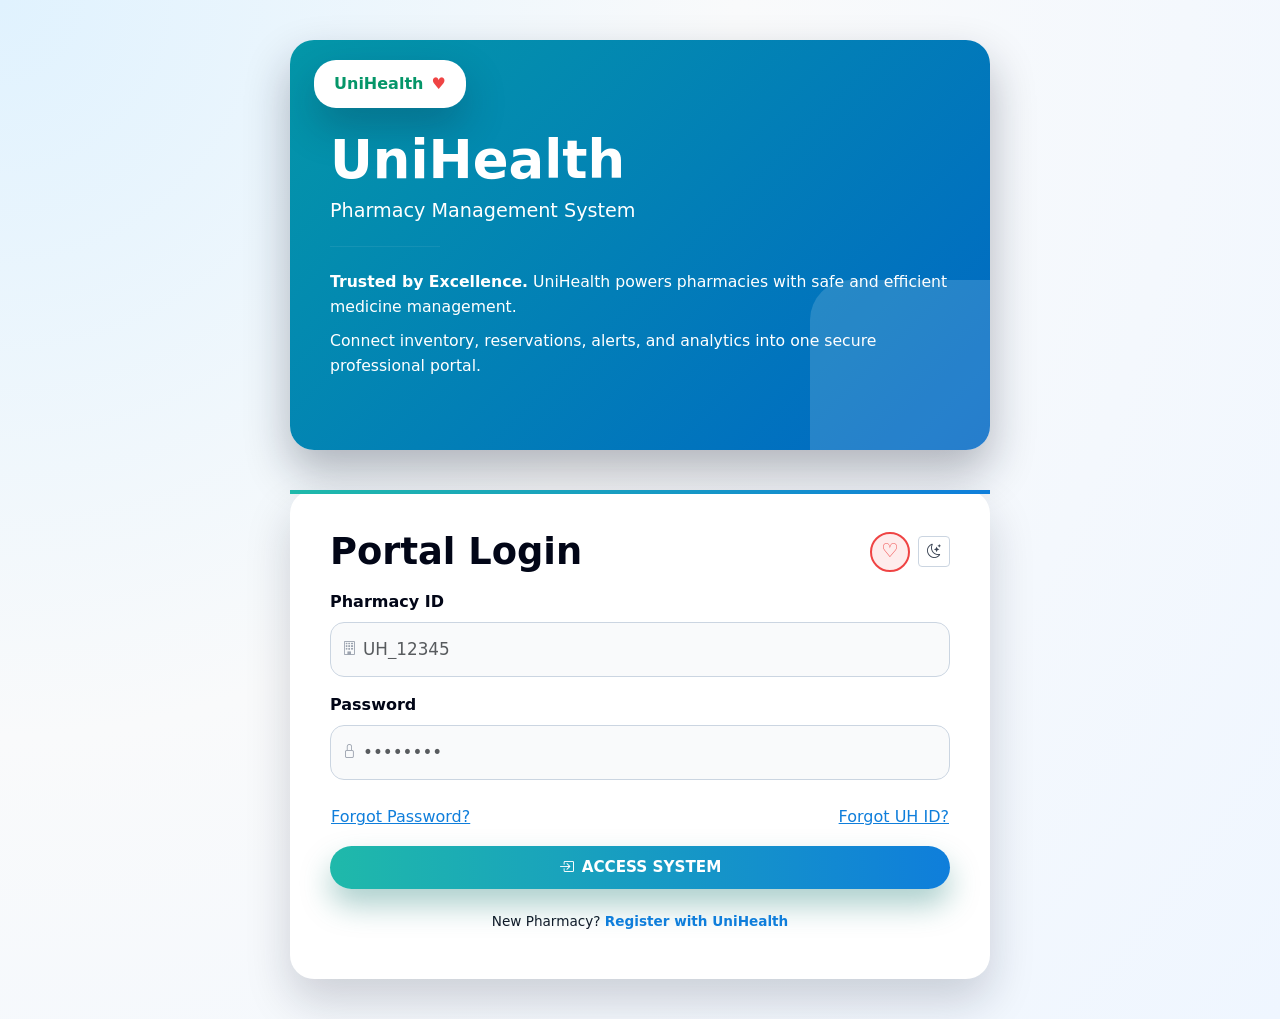
==== index.html @ 22b68a57 "Initial commit" ====
<!DOCTYPE html>
<html lang="en">
<head>
  <meta charset="UTF-8">
  <title>UniHealth | Login</title>
  <meta name="viewport" content="width=device-width, initial-scale=1">
  <link href="https://cdn.jsdelivr.net/npm/bootstrap@5.3.0/dist/css/bootstrap.min.css" rel="stylesheet">
  <link rel="stylesheet" href="https://cdn.jsdelivr.net/npm/bootstrap-icons@1.11.1/font/bootstrap-icons.css">
  <link rel="stylesheet" href="style.css">
</head>
<body>

<!-- Decorative hearts container -->
<div class="decorative-hearts">
  <span class="heart-decor" style="top: 10%; left: 5%;">♥</span>
  <span class="heart-decor" style="top: 20%; right: 8%;">♥</span>
  <span class="heart-decor" style="bottom: 15%; left: 4%;">♥</span>
  <span class="heart-decor" style="bottom: 25%; right: 5%;">♥</span>
</div>

<!-- LOGIN VIEW -->
<div id="login-view" class="auth-shell">
  <div class="auth-wrapper">
    <!-- Left hero -->
    <section class="auth-hero">
      <div class="auth-logo-chip">
        <span>UniHealth</span> <span style="color: #ef4444;">♥</span>
      </div>
      <h1>UniHealth</h1>
      <h2>Pharmacy Management System</h2>
      <hr>
      <p class="mb-2"><strong>Trusted by Excellence.</strong> UniHealth powers pharmacies with safe and efficient medicine management.</p>
      <p>Connect inventory, reservations, alerts, and analytics into one secure professional portal.</p>
    </section>

    <!-- Right login card -->
    <section class="auth-panel auth-login">
      <div class="d-flex justify-content-between align-items-center mb-3">
        <h2 class="mb-0">Portal Login</h2>
        <div class="d-flex gap-2 align-items-center">
          <button type="button" class="heart-btn" id="likeBtn" onclick="toggleLike(event)" title="Like this page">♡</button>
          <button type="button" class="btn btn-sm btn-outline-secondary" onclick="toggleTheme()">
            <i class="bi bi-moon-stars"></i>
          </button>
        </div>
      </div>

      <div class="mb-3">
        <label class="form-label">Pharmacy ID</label>
        <div class="input-with-icon">
          <i class="bi bi-building"></i>
          <input type="text" id="loginId" class="form-control-lg form-control" placeholder="UH_12345">
        </div>
      </div>

      <div class="mb-4">
        <label class="form-label">Password</label>
        <div class="input-with-icon">
          <i class="bi bi-lock"></i>
          <input type="password" id="loginPass" class="form-control-lg form-control" placeholder="••••••••">
        </div>
      </div>

      <div class="d-flex justify-content-between mb-3">
        <button type="button" class="btn btn-link p-0 auth-link" onclick="showForgotPassword()">
          Forgot Password?
        </button>
        <button type="button" class="btn btn-link p-0 auth-link" onclick="showForgotUhId()">
          Forgot UH ID?
        </button>
      </div>

      <button class="btn-gradient mb-2" onclick="handleLogin(event)">
        <i class="bi bi-box-arrow-in-right"></i>
        ACCESS SYSTEM
      </button>

      <p class="auth-footer-text">
        New Pharmacy?
        <a href="#" onclick="toggleAuth('reg'); return false;">Register with UniHealth</a>
      </p>
    </section>
  </div>
</div>

<!-- FORGOT PASSWORD VIEW -->
<div id="forgot-pass-view" class="auth-shell d-none">
  <div class="auth-wrapper">
    <!-- Left hero -->
    <section class="auth-hero">
      <div class="auth-logo-chip">
        <span>UniHealth</span> <span style="color: #ef4444;">♥</span>
      </div>
      <h1>Reset Password</h1>
      <h2>Secure access to your pharmacy portal.</h2>
      <p>Use your registered phone number to verify ownership and set a new password.</p>
    </section>

    <!-- Right card -->
    <section class="auth-panel">
      <!-- Step 1: Phone -->
      <div id="fp-step-1">
        <h3 class="mb-3">Verify Phone</h3>
        <div class="mb-3">
          <label class="form-label">Registered Phone Number</label>
          <input type="tel" id="fpPhone" class="form-control" placeholder="Enter registered phone number">
        </div>
        <button class="btn-gradient" onclick="startForgotPassOtp(event)">
          <i class="bi bi-shield-lock"></i> Send OTP
        </button>
        <p class="auth-footer-text mt-3">
          <a href="#" onclick="backToLoginFromForgotPass()">Back to Login</a>
        </p>
      </div>

      <!-- Step 2: OTP -->
      <div id="fp-step-2" class="d-none">
        <p class="mb-2 small text-muted">
          An OTP has been sent to your phone. Enter it below to continue.
        </p>
        <div class="mb-3">
          <label class="form-label">One-Time Password (OTP)</label>
          <input type="text" id="fpOtp" class="form-control" placeholder="6-digit OTP">
        </div>
        <button class="btn-gradient mb-2" onclick="verifyForgotPassOtp(event)">
          <i class="bi bi-check-circle"></i> Verify OTP
        </button>
        <button class="btn btn-outline-secondary btn-sm" type="button" onclick="resendForgotPassOtp()">
          Resend OTP
        </button>
        <p class="auth-footer-text mt-3">
          <a href="#" onclick="backToLoginFromForgotPass()">Back to Login</a>
        </p>
      </div>

      <!-- Step 3: New Password -->
      <div id="fp-step-3" class="d-none">
        <h3 class="mb-3">Set New Password</h3>
        <div class="mb-3">
          <label class="form-label">New Password</label>
          <input type="password" id="fpNewPass" class="form-control" placeholder="Enter new password">
        </div>
        <div class="mb-3">
          <label class="form-label">Re-enter Password</label>
          <input type="password" id="fpNewPassConfirm" class="form-control" placeholder="Re-enter new password">
        </div>
        <button class="btn-gradient" onclick="confirmForgotPass(event)">
          <i class="bi bi-save"></i> Confirm &amp; Save
        </button>
        <p class="auth-footer-text mt-3">
          <a href="#" onclick="backToLoginFromForgotPass()">Back to Login</a>
        </p>
      </div>
    </section>
  </div>
</div>

<!-- FORGOT UH ID VIEW -->
<div id="forgot-uh-view" class="auth-shell d-none">
  <div class="auth-wrapper">
    <!-- Left hero -->
    <section class="auth-hero">
      <div class="auth-logo-chip">
        <span>UniHealth</span>
      </div>
      <h1>Recover UH ID</h1>
      <h2>Retrieve your UniHealth Pharmacy ID.</h2>
      <p>Use your registered email and phone number to receive your UH ID securely.</p>
    </section>

    <!-- Right card -->
    <section class="auth-panel">
      <!-- Step 1: Email + Phone -->
      <div id="fuh-step-1">
        <h3 class="mb-3">Verify Details</h3>
        <div class="mb-3">
          <label class="form-label">Registered Email ID</label>
          <input type="email" id="fuhEmail" class="form-control" placeholder="Enter registered email">
        </div>
        <div class="mb-3">
          <label class="form-label">Registered Phone Number</label>
          <input type="tel" id="fuhPhone" class="form-control" placeholder="Enter registered phone">
        </div>
        <button class="btn-gradient" onclick="startForgotUhOtp(event)">
          <i class="bi bi-shield-lock"></i> Send OTP
        </button>
        <p class="auth-footer-text mt-3">
          <a href="#" onclick="backToLoginFromForgotUh()">Back to Login</a>
        </p>
      </div>

      <!-- Step 2: OTP -->
      <div id="fuh-step-2" class="d-none">
        <p class="mb-2 small text-muted">
          An OTP has been sent to your registered phone number. Enter it below.
        </p>
        <div class="mb-3">
          <label class="form-label">One-Time Password (OTP)</label>
          <input type="text" id="fuhOtp" class="form-control" placeholder="6-digit OTP">
        </div>
        <button class="btn-gradient mb-2" onclick="verifyForgotUhOtp(event)">
          <i class="bi bi-check-circle"></i> Verify OTP
        </button>
        <button class="btn btn-outline-secondary btn-sm" type="button" onclick="resendForgotUhOtp()">
          Resend OTP
        </button>
        <p class="auth-footer-text mt-3">
          <a href="#" onclick="backToLoginFromForgotUh()">Back to Login</a>
        </p>
      </div>

      <!-- Step 3: Pharmacy Credentials (link simulation) -->
      <div id="fuh-step-3" class="d-none">
        <h3 class="mb-3">Confirm Pharmacy</h3>
        <p class="small text-muted">
          A secure link has been sent to your email. For simulation, complete the credentials below to receive your UH ID.
        </p>
        <div class="mb-3">
          <label class="form-label">Pharmacy Name</label>
          <input type="text" id="fuhPharmaName" class="form-control" placeholder="Enter pharmacy name">
        </div>
        <div class="mb-3">
          <label class="form-label">Location / Place</label>
          <input type="text" id="fuhLocation" class="form-control" placeholder="City / Area">
        </div>
        <button class="btn-gradient" onclick="confirmForgotUh(event)">
          <i class="bi bi-envelope-check"></i> Send UH ID to Mail
        </button>
        <p class="auth-footer-text mt-3">
          <a href="#" onclick="backToLoginFromForgotUh()">Back to Login</a>
        </p>
      </div>
    </section>
  </div>
</div>

<!-- REGISTRATION VIEW -->
<div id="register-view" class="auth-shell d-none">
  <div class="auth-wrapper">
    <!-- Left hero -->
    <section class="auth-hero">
      <div class="auth-logo-chip">
        <span>UniHealth</span> <span style="color: #ef4444;">♥</span>
      </div>
      <h1>UniHealth</h1>
      <h2>Grow your pharmacy with intelligent tools and secure operations.</h2>
    </section>

    <!-- Right registration card -->
    <section class="auth-panel auth-register">
      <div class="d-flex justify-content-between align-items-center mb-3">
        <h3 class="mb-0">Pharmacy Registration</h3>
        <div class="d-flex gap-2 align-items-center">
          <button type="button" class="heart-btn" id="regLikeBtn" onclick="toggleLike(event)" title="Like registration">♡</button>
          <button type="button" class="btn btn-sm btn-outline-secondary" onclick="toggleTheme()">
            <i class="bi bi-moon-stars"></i>
          </button>
        </div>
      </div>

      <!-- Step 1: details -->
      <div id="reg-step-1">
        <div class="row g-3">
          <div class="col-md-6">
            <label class="form-label">Pharmacy Name</label>
            <input type="text" id="regPharmaName" class="form-control" placeholder="Enter pharmacy name">
          </div>
          <div class="col-md-6">
            <label class="form-label">User Name</label>
            <input type="text" id="regUser" class="form-control" placeholder="Enter username">
          </div>
          <div class="col-md-6">
            <label class="form-label">Location/Place</label>
            <input type="text" id="regLocation" class="form-control" placeholder="City/Area">
          </div>
          <div class="col-md-6">
            <label class="form-label">Aadhaar Number</label>
            <input type="number" id="regAadhaar" class="form-control" placeholder="12-digit Aadhaar">
          </div>
          <div class="col-12">
            <label class="form-label">Pharmacy Address</label>
            <textarea id="regAddress" rows="2" class="form-control" placeholder="Full address..."></textarea>
          </div>
          <div class="col-md-6">
            <label class="form-label">Phone No. 1</label>
            <input type="tel" id="regPhone1" class="form-control" placeholder="Primary number">
          </div>
          <div class="col-md-6">
            <label class="form-label">Phone No. 2</label>
            <input type="tel" id="regPhone2" class="form-control" placeholder="Secondary number">
          </div>
          <div class="col-12">
            <label class="form-label">Pharmacy ID (auto)</label>
            <input type="text" id="regId" class="form-control" placeholder="Will be generated as UH_*****" disabled>
          </div>
          <div class="col-md-6">
            <label class="form-label">Password</label>
            <input type="password" id="regPass" class="form-control" placeholder="Create password">
          </div>
          <div class="col-md-6">
            <label class="form-label">Re-enter Password</label>
            <input type="password" id="regPassConfirm" class="form-control" placeholder="Confirm password">
          </div>
        </div>

        <button class="btn-gradient mt-3" onclick="startOtpFlow(event)">
          <i class="bi bi-shield-lock"></i>
          Continue &amp; Send OTP
        </button>

        <p class="auth-footer-text">
          Already registered?
          <a href="#" onclick="toggleAuth('login')">Back to Login</a>
        </p>
      </div>

      <!-- Step 2: OTP -->
      <div id="reg-step-2" class="d-none">
        <p class="mb-2 small text-muted">
          An OTP has been sent to your primary phone number. Enter it below to verify your account.
        </p>
        <div class="mb-3">
          <label class="form-label">One-Time Password (OTP)</label>
          <div class="otp-row">
            <input type="text" id="regOtp" class="form-control" placeholder="6-digit OTP">
            <button class="btn btn-outline-secondary btn-sm" type="button" onclick="resendOtp()">
              Resend OTP
            </button>
          </div>
        </div>
        <button class="btn-gradient" onclick="handleRegistration(event)">
          <i class="bi bi-check-circle"></i>
          Verify OTP &amp; Register
        </button>

        <p class="auth-footer-text">
          <a href="#" onclick="backToRegDetails()">← Edit registration details</a>
        </p>
      </div>
    </section>
  </div>
</div>

<script src="auth-logic.js"></script>
</body>
</html>
---- style.css ----
:root {
    --teal: #00a8a8;
    --primary-teal: #2cb5b5;
    --dark-gray: #1a1d20;
    --bg-main: #f5f7fb;
    --border-gray: #e5e7eb;
    --text-main: #111827;
    --muted: #6b7280;
}

/* Decorative hearts */
.decorative-hearts {
    position: fixed;
    top: 0;
    left: 0;
    width: 100%;
    height: 100%;
    pointer-events: none;
    z-index: -1;
    overflow: hidden;
}

.heart-decor {
    position: absolute;
    font-size: 3rem;
    color: rgba(239, 68, 68, 0.08);
    animation: floatHeart 6s ease-in-out infinite;
}

.heart-decor:nth-child(2) {
    animation-delay: 1s;
}

.heart-decor:nth-child(3) {
    animation-delay: 2s;
}

.heart-decor:nth-child(4) {
    animation-delay: 3s;
}

@keyframes floatHeart {
    0%, 100% {
        transform: translateY(0) rotate(0deg);
    }
    50% {
        transform: translateY(-30px) rotate(5deg);
    }
}

/* Global */
*,
*::before,
*::after {
    box-sizing: border-box;
}

body {
    margin: 0;
    background-color: var(--bg-main);
    font-family: "Inter", system-ui, -apple-system, BlinkMacSystemFont, sans-serif;
    color: var(--text-main);
}

/* ==================== AUTH LAYOUT (index.html) ==================== */

.auth-shell {
    min-height: 100vh;
    display: flex;
    align-items: stretch;
    justify-content: center;
    padding: 32px 16px;
    background: radial-gradient(circle at top left, #e0f2fe, #f9fafb 45%, #eff6ff);
}

/* Responsive grid system */
.responsive-grid {
    display: grid;
    gap: 16px;
}

/* Mobile: 1 column */
@media (max-width: 576px) {
    .responsive-grid {
        grid-template-columns: 1fr;
    }
}

/* Tablet: 2 columns */
@media (min-width: 577px) and (max-width: 992px) {
    .responsive-grid {
        grid-template-columns: repeat(2, 1fr);
    }
}

/* Desktop: 3+ columns */
@media (min-width: 993px) {
    .responsive-grid {
        grid-template-columns: repeat(3, 1fr);
    }
}

.auth-wrapper {
    display: grid;
    /* centered stacked layout */
    grid-template-columns: 1fr;
    max-width: 520px;
    width: 100%;
    gap: 32px;
    margin: 0 auto;
}

/* Responsive auth wrapper */
/* Mobile: Extra small screens */
@media (max-width: 480px) {
    .auth-wrapper {
        max-width: 100%;
        gap: 24px;
    }
    
    .auth-panel,
    .auth-hero {
        padding-left: 16px !important;
        padding-right: 16px !important;
    }
}

/* Mobile: Small screens */
@media (min-width: 481px) and (max-width: 576px) {
    .auth-wrapper {
        max-width: 100%;
        gap: 28px;
    }
}

/* Tablet: Medium screens */
@media (min-width: 577px) and (max-width: 768px) {
    .auth-wrapper {
        max-width: 550px;
        gap: 32px;
    }
}

/* Tablet: Large screens */
@media (min-width: 769px) and (max-width: 992px) {
    .auth-wrapper {
        max-width: 600px;
    }
}

/* Desktop: Extra large screens */
@media (min-width: 1200px) {
    .auth-shell {
        padding: 40px 24px;
    }
    
    .auth-wrapper {
        max-width: 700px;
        gap: 40px;
    }
}

/* Left gradient panel */
.auth-hero {
    border-radius: 24px;
    background: linear-gradient(135deg, #0497a8, #0067c5);
    color: #fff;
    padding: 48px 40px 56px;
    position: relative;
    overflow: hidden;
    box-shadow: 0 22px 45px rgba(15, 23, 42, 0.3);
    animation: slideUpFade 0.68s cubic-bezier(0.34, 1.56, 0.64, 1) 0.1s both;
    transform-origin: center bottom;
}

.auth-hero::after {
    content: "";
    position: absolute;
    width: 260px;
    height: 260px;
    border-radius: 40px;
    background: rgba(255, 255, 255, 0.15);
    right: -80px;
    bottom: -90px;
}

.auth-logo-chip {
    position: absolute;
    top: 20px;
    left: 24px;
    background: #ffffff;
    border-radius: 22px;
    padding: 12px 20px;
    display: inline-flex;
    align-items: center;
    gap: 8px;
    box-shadow: 0 18px 40px rgba(15, 23, 42, 0.25);
    animation: slideUpFade 0.6s cubic-bezier(0.34, 1.56, 0.64, 1) both;
    transition: all 0.3s ease;
}

.auth-logo-chip:hover {
    transform: translateY(-4px);
    box-shadow: 0 24px 50px rgba(15, 23, 42, 0.35);
}

.auth-logo-chip span {
    font-weight: 700;
    color: #059669;
}

.auth-hero h1 {
    margin-top: 40px;
    font-size: 3.3rem;
    font-weight: 800;
    margin-bottom: 8px;
    animation: slideUpFade 0.7s cubic-bezier(0.34, 1.56, 0.64, 1) 0.2s both;
}

.auth-hero h2 {
    font-size: 1.2rem;
    font-weight: 500;
    margin-bottom: 24px;
    animation: slideUpFade 0.7s cubic-bezier(0.34, 1.56, 0.64, 1) 0.25s both;
}

.auth-hero hr {
    border: none;
    border-top: 1px solid rgba(255, 255, 255, 0.3);
    width: 110px;
    margin: 0 0 22px;
}

.auth-hero p {
    font-size: 0.98rem;
    line-height: 1.6;
    animation: slideUpFade 0.7s cubic-bezier(0.34, 1.56, 0.64, 1) 0.3s both;
}

/* Right white panel */
.auth-panel {
    background: #ffffff;
    border-radius: 24px;
    box-shadow: 0 22px 45px rgba(15, 23, 42, 0.18);
    padding: 40px 40px 32px;   /* more padding */
    display: flex;
    flex-direction: column;
    position: relative;
    max-width: none;           /* allow full width from grid */
    width: 100%;
    animation: slideUpFade 0.68s cubic-bezier(0.34, 1.56, 0.64, 1) 0.2s both;
    transition: all 0.3s cubic-bezier(0.34, 1.56, 0.64, 1);
}

.auth-panel:hover {
    box-shadow: 0 32px 60px rgba(15, 23, 42, 0.25);
    transform: translateY(-4px);
}

.auth-panel::before {
    content: "";
    position: absolute;
    inset: 0;
    border-radius: 24px;
    border-top: 4px solid #1fb9aa;
    border-image: linear-gradient(90deg, #1fb9aa, #0f7edb) 1;
    pointer-events: none;
}

.auth-panel h2,
.auth-panel h3 {
    font-size: 2.3rem;
    font-weight: 900;
    margin-bottom: 20px;
    color: #020617;
    animation: slideUpFade 0.7s cubic-bezier(0.34, 1.56, 0.64, 1) 0.25s both;
}

/* Form controls */
/* Form labels with animation */
.form-label {
    font-size: 1rem;
    font-weight: 900;
    color: #020617;
    display: inline-block;
    animation: fadeIn 0.5s ease 0.15s both;
}

.form-control,
.form-control-lg,
.form-select {
    border-radius: 14px;
    border: 1px solid #cbd5e1;
    padding: 14px 16px;
    font-size: 1.05rem;
    background: #f9fafb;
}

.form-control:focus,
.form-control-lg:focus,
.form-select:focus {
    outline: none;
    border-color: #38bdf8;
    box-shadow: 0 0 0 1px rgba(56, 189, 248, 0.2);
    background: #ffffff;
}

/* Input with icon */
.input-with-icon {
    position: relative;
}

/* Input with icon enhanced */
.input-with-icon i {
    position: absolute;
    left: 12px;
    top: 50%;
    transform: translateY(-50%);
    color: #9ca3af;
    font-size: 0.9rem;
    transition: all 0.3s ease;
}

.input-with-icon input:focus ~ i,
.input-with-icon i:focus-within {
    color: #0f7edb;
    transform: translateY(-50%) scale(1.1);
}

.input-with-icon input {
    padding-left: 32px;
}

/* Primary button */
.btn-gradient {
    border-radius: 999px;
    border: none;
    background: linear-gradient(90deg, #1fb9aa, #0f7edb);
    color: #ffffff;
    font-size: 0.95rem;
    font-weight: 700;
    padding: 10px 16px;
    display: inline-flex;
    align-items: center;
    justify-content: center;
    gap: 8px;
    width: 100%;
    box-shadow: 0 16px 30px rgba(15, 118, 110, 0.35);
    transition: all 0.3s cubic-bezier(0.34, 1.56, 0.64, 1);
    cursor: pointer;
    position: relative;
    overflow: hidden;
}

.btn-gradient:hover {
    filter: brightness(1.08);
    transform: translateY(-2px);
    box-shadow: 0 24px 48px rgba(15, 118, 110, 0.45);
}

.btn-gradient:active {
    transform: translateY(0);
    box-shadow: 0 10px 20px rgba(15, 118, 110, 0.35);
    animation: buttonPress 0.4s ease-out;
}

/* Button ripple effect */
.btn-gradient::after {
    content: '';
    position: absolute;
    top: 50%;
    left: 50%;
    width: 0;
    height: 0;
    border-radius: 50%;
    background: rgba(255, 255, 255, 0.5);
    transform: translate(-50%, -50%);
    pointer-events: none;
}

.btn-gradient:active::after {
    animation: ripple 0.6s ease-out;
}

.auth-footer-text {
    font-size: 0.85rem;
    text-align: center;
    margin-top: 14px;
}

/* Button and link hover effects */
.btn {
    transition: all 0.3s cubic-bezier(0.34, 1.56, 0.64, 1);
}

.btn-link {
    color: #0f7edb;
    transition: all 0.3s ease;
}

.btn-link:hover {
    color: #0d5fba;
    transform: translateX(-2px);
}

.btn-outline-secondary {
    transition: all 0.3s cubic-bezier(0.34, 1.56, 0.64, 1);
    border-color: #cbd5e1;
    color: #374151;
}

.btn-outline-secondary:hover {
    border-color: #0f7edb;
    color: #0f7edb;
    background: rgba(15, 126, 219, 0.05);
    transform: translateY(-1px);
    box-shadow: 0 4px 12px rgba(15, 126, 219, 0.15);
}

.btn-teal {
    transition: all 0.3s cubic-bezier(0.34, 1.56, 0.64, 1);
}

.btn-teal:hover {
    background: #0d5c4f;
    transform: translateY(-2px);
    box-shadow: 0 8px 20px rgba(15, 118, 110, 0.3);
}

.auth-footer-text a {
    color: #0f7edb;
    font-weight: 600;
    text-decoration: none;
    position: relative;
    transition: all 0.3s ease;
}

.auth-footer-text a::after {
    content: '';
    position: absolute;
    bottom: -2px;
    left: 0;
    width: 0;
    height: 2px;
    background: #0f7edb;
    transition: width 0.3s ease;
}

.auth-footer-text a:hover::after {
    width: 100%;
}

.auth-footer-text a:hover {
    color: #0d5fba;
}

/* OTP section */
.otp-row {
    display: flex;
    gap: 8px;
    align-items: center;
    animation: fadeIn 0.5s ease 0.3s both;
}

.otp-row input {
    flex: 1;
    transition: all 0.3s cubic-bezier(0.34, 1.56, 0.64, 1);
}

/* Form controls animations */
.form-control,
.form-control-lg {
    transition: all 0.3s cubic-bezier(0.34, 1.56, 0.64, 1);
}

.form-control:focus,
.form-control-lg:focus {
    transform: translateY(-2px);
    border-color: #38bdf8;
    box-shadow: 0 8px 20px rgba(56, 189, 248, 0.3);
}

textarea.form-control {
    transition: all 0.3s cubic-bezier(0.34, 1.56, 0.64, 1);
    resize: vertical;
}

textarea.form-control:focus {
    transform: translateY(-2px);
    border-color: #38bdf8;
    box-shadow: 0 8px 20px rgba(56, 189, 248, 0.3);
}

/* Additional card hover effects */
.auth-panel h2,
.auth-panel h3 {
    transition: color 0.3s ease;
}

/* Responsive auth cards */
@media (max-width: 991px) {
    .auth-shell {
        padding: 20px 12px;
    }
    .auth-wrapper {
        grid-template-columns: 1fr;
        max-width: 100%;
    }
    .auth-hero {
        order: 1;
        padding: 32px 24px 40px;
    }
    .auth-panel {
        order: 2;
        max-width: 100%;
        margin: 0 auto;
    }
}

/* ==================== ANIMATION KEYFRAMES ==================== */

@keyframes slideUpFade {
    from {
        opacity: 0;
        transform: translateY(30px);
    }
    to {
        opacity: 1;
        transform: translateY(0);
    }
}

@keyframes fadeIn {
    from {
        opacity: 0;
    }
    to {
        opacity: 1;
    }
}

@keyframes pulse {
    0%, 100% {
        opacity: 1;
    }
    50% {
        opacity: 0.8;
    }
}

/* Step animations for multi-step forms */
#reg-step-1,
#reg-step-2,
#fp-step-1,
#fp-step-2,
#fp-step-3,
#fuh-step-1,
#fuh-step-2,
#fuh-step-3 {
    animation: slideUpFade 0.5s cubic-bezier(0.34, 1.56, 0.64, 1) both;
}

.form-row,
.row {
    animation: fadeIn 0.6s ease forwards;
}

.form-row:nth-child(1) { animation-delay: 0.1s; }
.form-row:nth-child(2) { animation-delay: 0.15s; }
.form-row:nth-child(3) { animation-delay: 0.2s; }
.form-row:nth-child(4) { animation-delay: 0.25s; }

.row > div:nth-child(1) { animation: fadeIn 0.5s ease forwards 0.15s; }
.row > div:nth-child(2) { animation: fadeIn 0.5s ease forwards 0.2s; }
.row > div:nth-child(3) { animation: fadeIn 0.5s ease forwards 0.25s; }

/* Heart animation */
.heart-float {
    position: fixed;
    pointer-events: none;
    font-size: 2rem;
    animation: heartFloat 2.5s cubic-bezier(0.25, 0.46, 0.45, 0.94) forwards;
}

@keyframes heartFloat {
    0% {
        opacity: 1;
        transform: translate(0, 0) scale(0.5);
    }
    50% {
        opacity: 1;
        transform: translate(var(--tx), var(--ty)) scale(1);
    }
    100% {
        opacity: 0;
        transform: translate(var(--tx), calc(var(--ty) - 150px)) scale(0.3);
    }
}

/* Heart button effect */
.heart-btn {
    display: inline-flex;
    align-items: center;
    justify-content: center;
    width: 40px;
    height: 40px;
    border-radius: 50%;
    background: rgba(239, 68, 68, 0.1);
    border: 2px solid #ef4444;
    color: #ef4444;
    cursor: pointer;
    transition: all 0.3s ease;
    font-size: 1.2rem;
    min-touch-target: 44px;
}

.heart-btn:hover {
    background: #ef4444;
    color: white;
    transform: scale(1.1);
}

.heart-btn:active {
    transform: scale(0.95);
}

.heart-btn.active {
    animation: heartBeat 0.5s cubic-bezier(0.34, 1.56, 0.64, 1);
    background: #ef4444;
    color: white;
}

/* Mobile: Larger touch targets */
@media (max-width: 576px) {
    .heart-btn {
        width: 44px;
        height: 44px;
        font-size: 1.3rem;
    }
}

@keyframes heartBeat {
    0% { transform: scale(1); }
    14% { transform: scale(1.2); }
    28% { transform: scale(1); }
    42% { transform: scale(1.2); }
    70% { transform: scale(1); }
}

@keyframes buttonPress {
    0% {
        transform: scale(1);
    }
    50% {
        transform: scale(0.96);
    }
    100% {
        transform: scale(1);
    }
}

@keyframes ripple {
    0% {
        width: 0;
        height: 0;
        opacity: 1;
    }
    100% {
        width: 300px;
        height: 300px;
        opacity: 0;
    }
}

/* ==================== APP LAYOUT (sidebar + content) ==================== */

.app-shell {
    display: flex;
    min-height: 100vh;
    background: var(--bg-main);
}

.app-sidebar {
    width: 260px;
    background: #ffffff;
    border-right: 1px solid #e5e7eb;
    display: flex;
    flex-direction: column;
    padding: 18px 18px;
}

.sidebar-brand {
    display: flex;
    align-items: center;
    gap: 10px;
    margin-bottom: 28px;
}

.brand-icon {
    width: 32px;
    height: 32px;
    border-radius: 12px;
    background: #0f766e;
    display: flex;
    align-items: center;
    justify-content: center;
    color: #ffffff;
    font-size: 0.9rem;
    font-weight: 700;
}

.brand-title {
    font-size: 0.95rem;
    font-weight: 700;
    color: #0f172a;
}

.brand-subtitle {
    font-size: 0.72rem;
    color: #6b7280;
}

.sidebar-nav {
    display: flex;
    flex-direction: column;
    gap: 4px;
    margin-bottom: auto;
}

.sidebar-link {
    display: flex;
    align-items: center;
    gap: 10px;
    padding: 9px 10px;
    border-radius: 10px;
    font-size: 0.9rem;
    color: #4b5563;
    text-decoration: none;
}

.sidebar-link i {
    font-size: 1rem;
}

.sidebar-link:hover {
    background: #f3f4f6;
}

.sidebar-link.active {
    background: #0f766e;
    color: #ffffff;
}

.sidebar-user {
    margin-top: 16px;
    padding: 10px;
    border-radius: 10px;
    background: #f9fafb;
    display: flex;
    align-items: center;
    gap: 10px;
    font-size: 0.8rem;
}

.sidebar-user-avatar {
    width: 28px;
    height: 28px;
    border-radius: 999px;
    background: #e5e7eb;
    display: flex;
    align-items: center;
    justify-content: center;
    font-size: 0.75rem;
}

.app-main {
    flex: 1;
    padding: 24px 32px;
}

/* Main header line */
.app-header-row {
    display: flex;
    justify-content: space-between;
    align-items: flex-end;
    margin-bottom: 18px;
}

.live-dot {
    width: 7px;
    height: 7px;
    border-radius: 999px;
    background: #16a34a;
}

/* Shared panels & cards */
.panel {
    background: #ffffff;
    border-radius: 16px;
    border: 1px solid #e5e7eb;
    padding: 16px 18px;
    margin-bottom: 16px;
}

.summary-grid {
    display: grid;
    grid-template-columns: repeat(auto-fit,minmax(220px,1fr));
    gap: 16px;
    margin-bottom: 20px;
}

.summary-card {
    background:#fff;
    border-radius:16px;
    border:1px solid #e5e7eb;
    padding:16px 18px;
    display:flex;
    justify-content:space-between;
    align-items:flex-start;
    box-shadow:0 1px 2px rgba(15,23,42,0.05);
}
.summary-card h2{
    font-size:1.7rem;
    margin:4px 0;
    font-weight:800;
}
.summary-label{
    font-size:.8rem;
    color:#6b7280;
}
.summary-note{
    font-size:.8rem;
    color:#6b7280;
}
.summary-icon{
    font-size:1.4rem;
    color:#f97316;
}
.summary-icon.red{color:#ef4444;}
.summary-icon.green{color:#16a34a;}

/* Stat cards (dashboard) */
.stat-card {
    background: #ffffff;
    border: 1px solid #e5e7eb;
    border-radius: 14px;
    padding: 1.25rem 1.4rem;
    box-shadow: 0 1px 2px rgba(15,23,42,0.05);
    transition: transform 0.15s ease, box-shadow 0.15s ease;
}
.stat-card:hover {
    transform: translateY(-3px);
    box-shadow: 0 8px 18px rgba(15,23,42,0.12);
}
.stat-icon {
    font-size: 1.6rem;
    color: #2cb5b5;
    background: #ecfeff;
    padding: 10px;
    border-radius: 12px;
}

/* Inventory toolbar & cards */
.inv-toolbar {
    background: #ffffff;
    border-radius: 16px;
    padding: 12px 16px;
    border: 1px solid #e5e7eb;
    display: flex;
    justify-content: space-between;
    align-items: center;
    margin-bottom: 20px;
}

.search-box {
    display: flex;
    align-items: center;
    gap: 8px;
    background: #f9fafb;
    border-radius: 999px;
    border: 1px solid #e5e7eb;
    padding: 6px 12px;
    min-width: 260px;
}
.search-box i{color:#9ca3af;}
.search-box input{
    border:none;
    background:transparent;
    outline:none;
    font-size:.88rem;
}

.inv-toolbar-right {
    display:flex;
    align-items:center;
    gap:12px;
}
.view-toggle{
    background:#f3f4f6;
    border-radius:999px;
    padding:3px;
}
.view-btn{
    border:none;
    background:transparent;
    padding:5px 12px;
    font-size:.8rem;
    border-radius:999px;
    color:#6b7280;
}
.view-btn.active{
    background:#ffffff;
    color:#111827;
    box-shadow:0 0 0 1px #e5e7eb;
}
.btn-teal{
    border:none;
    border-radius:999px;
    background:#0f766e;
    color:#ffffff;
    padding:8px 16px;
    font-size:.85rem;
    font-weight:600;
    display:inline-flex;
    align-items:center;
    gap:6px;
}

.inv-grid{
    display:grid;
    grid-template-columns:repeat(auto-fit,minmax(260px,1fr));
    gap:16px;
}
.med-card{
    background:#ffffff;
    border-radius:18px;
    padding:16px 18px;
    border:1px solid #e5e7eb;
    box-shadow:0 1px 2px rgba(15,23,42,0.06);
    display:flex;
    flex-direction:column;
    gap:6px;
}
.med-card-header{
    display:flex;
    justify-content:space-between;
    align-items:center;
}
.med-name{
    font-size:.98rem;
    font-weight:700;
    margin:0;
}
.med-sub{
    font-size:.8rem;
    color:#6b7280;
    margin:0;
}
.med-row{
    display:flex;
    justify-content:space-between;
    font-size:.8rem;
}
.med-price{
    color:#2563eb;
    font-weight:600;
}
.med-qty{font-weight:500;}
.med-exp{color:#6b7280;}
.badge-pill{
    font-size:.7rem;
    padding:4px 10px;
    border-radius:999px;
}
.badge-success-soft{
    background:#dcfce7;
    color:#166534;
}
.badge-warning-soft{
    background:#fef3c7;
    color:#92400e;
}
.med-edit-btn{
    margin-top:10px;
    border-radius:999px;
    border:1px solid #e5e7eb;
    background:#f9fafb;
    padding:6px 10px;
    font-size:.78rem;
    color:#374151;
}

/* Reservation pills */
.res-tag {
    font-size: 0.72rem;
    border-radius: 999px;
    padding: 3px 10px;
    border: 1px solid transparent;
}
.res-tag.pickup {
    background:#eef2ff;
    color:#3730a3;
    border-color:#e0e7ff;
}
.res-tag.delivery {
    background:#ecfeff;
    color:#155e75;
    border-color:#a5f3fc;
}

/* Analytics trust score box */
.trust-score {
    background:#ecfdf3;
    border:1px solid #bbf7d0;
    border-radius:16px;
    padding:16px 18px;
}
.trust-score h2{
    font-size:1.8rem;
    margin:0;
}

/* Simple flow-chart cards */
.flow-card{
    background:#ffffff;
    border-radius:16px;
    border:1px dashed #d1d5db;
    padding:14px 16px;
}

/* Activity / pickups */
.activity-item {
    padding: 15px;
    border-bottom: 1px solid #f1f5f9;
}

.badge-pending {
    background: #10b981;
    color: white;
    border-radius: 20px;
    padding: 5px 12px;
}

.pickup-item {
    background: white;
    border: 1px solid var(--border-gray);
    border-radius: 12px;
    padding: 15px;
    margin-bottom: 12px;
}

/* Quick action button */
.btn-action {
    background: white;
    border: 1px solid var(--border-gray);
    text-align: left;
    padding: 12px 15px;
    border-radius: 8px;
    margin-bottom: 10px;
    font-weight: 500;
    display: flex;
    align-items: center;
    transition: all 0.2s;
}
.btn-action:hover {
    background: #f1f5f9;
    border-color: var(--primary-teal);
    transform: translateY(-1px);
}

/* Responsive sidebar */
@media (max-width: 768px) {
    .app-shell {
        flex-direction: column;
    }
    .app-sidebar {
        width: 100%;
        flex-direction: row;
        align-items: center;
        overflow-x: auto;
    }
    .sidebar-nav {
        flex-direction: row;
        gap: 8px;
        margin-left: 16px;
    }
    .sidebar-user {
        margin-left: auto;
        margin-top: 0;
    }
    .app-main {
        padding: 16px;
    }
}
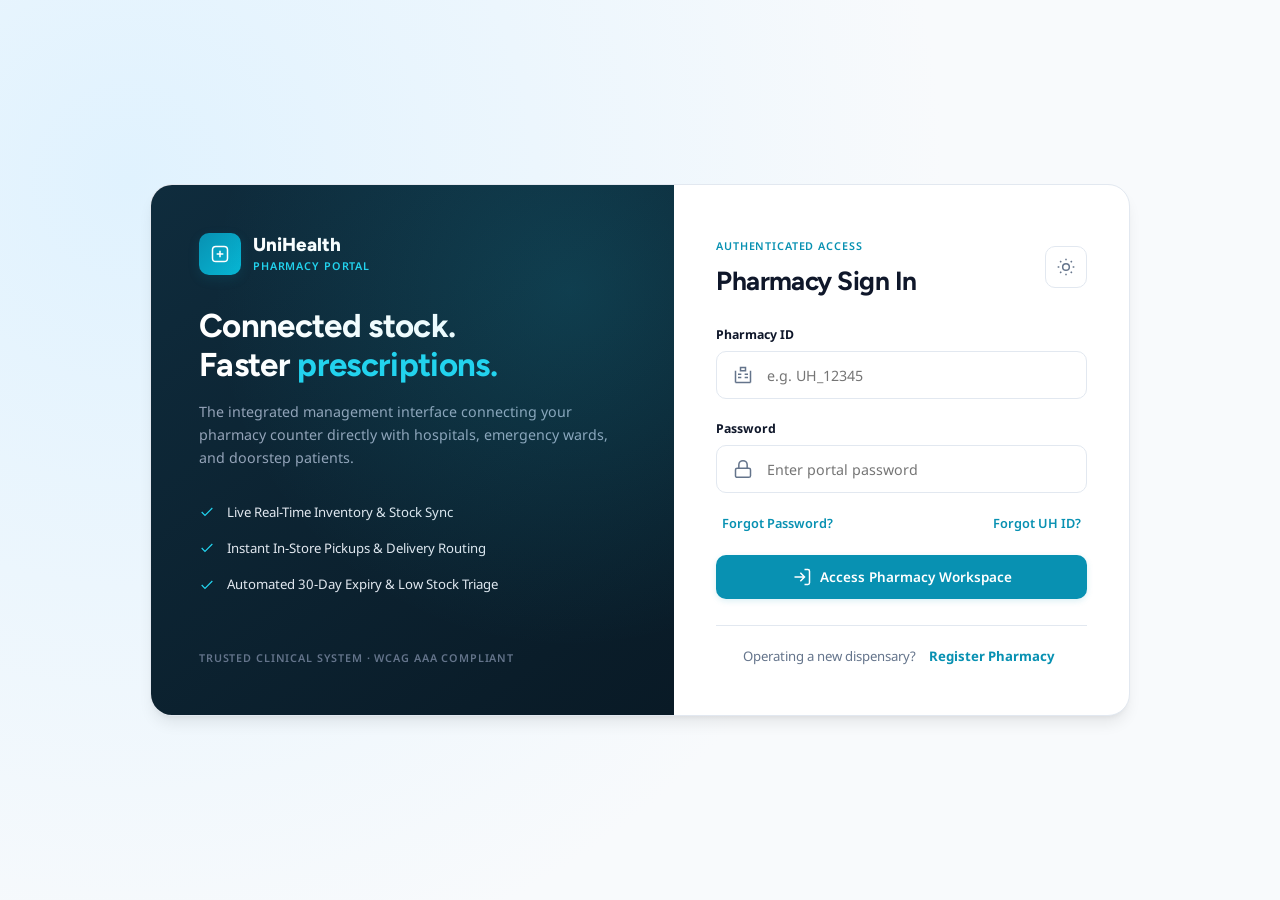
==== commit 1f4dd706: "feat(auth): rebuild login, registration and recovery portal with pro max accessibility" ====
--- a/index.html
+++ b/index.html
@@ -2,345 +2,485 @@
 <html lang="en">
 <head>
   <meta charset="UTF-8">
-  <title>UniHealth | Login</title>
+  <title>UniHealth · Pharmacy Portal</title>
   <meta name="viewport" content="width=device-width, initial-scale=1">
-  <link href="https://cdn.jsdelivr.net/npm/bootstrap@5.3.0/dist/css/bootstrap.min.css" rel="stylesheet">
-  <link rel="stylesheet" href="https://cdn.jsdelivr.net/npm/bootstrap-icons@1.11.1/font/bootstrap-icons.css">
+  <meta name="description" content="UniHealth Pharmacy Operations Portal for verified inventory, prescription reservations, alerts, and analytics.">
   <link rel="stylesheet" href="style.css">
+  <link rel="icon" href="data:image/svg+xml,<svg xmlns='http://www.w3.org/2000/svg' viewBox='0 0 24 24' fill='%230891b2'><path d='M19 10.5V6a2 2 0 0 0-2-2H7a2 2 0 0 0-2 2v12a2 2 0 0 0 2 2h10a2 2 0 0 0 2-2v-4.5'/><path d='M10 12h4m-2-2v4'/></svg>">
 </head>
 <body>
 
-<!-- Decorative hearts container -->
-<div class="decorative-hearts">
-  <span class="heart-decor" style="top: 10%; left: 5%;">♥</span>
-  <span class="heart-decor" style="top: 20%; right: 8%;">♥</span>
-  <span class="heart-decor" style="bottom: 15%; left: 4%;">♥</span>
-  <span class="heart-decor" style="bottom: 25%; right: 5%;">♥</span>
-</div>
-
-<!-- LOGIN VIEW -->
-<div id="login-view" class="auth-shell">
-  <div class="auth-wrapper">
-    <!-- Left hero -->
-    <section class="auth-hero">
-      <div class="auth-logo-chip">
-        <span>UniHealth</span> <span style="color: #ef4444;">♥</span>
-      </div>
-      <h1>UniHealth</h1>
-      <h2>Pharmacy Management System</h2>
-      <hr>
-      <p class="mb-2"><strong>Trusted by Excellence.</strong> UniHealth powers pharmacies with safe and efficient medicine management.</p>
-      <p>Connect inventory, reservations, alerts, and analytics into one secure professional portal.</p>
-    </section>
-
-    <!-- Right login card -->
-    <section class="auth-panel auth-login">
-      <div class="d-flex justify-content-between align-items-center mb-3">
-        <h2 class="mb-0">Portal Login</h2>
-        <div class="d-flex gap-2 align-items-center">
-          <button type="button" class="heart-btn" id="likeBtn" onclick="toggleLike(event)" title="Like this page">♡</button>
-          <button type="button" class="btn btn-sm btn-outline-secondary" onclick="toggleTheme()">
-            <i class="bi bi-moon-stars"></i>
-          </button>
-        </div>
-      </div>
-
-      <div class="mb-3">
-        <label class="form-label">Pharmacy ID</label>
-        <div class="input-with-icon">
-          <i class="bi bi-building"></i>
-          <input type="text" id="loginId" class="form-control-lg form-control" placeholder="UH_12345">
-        </div>
-      </div>
-
-      <div class="mb-4">
-        <label class="form-label">Password</label>
-        <div class="input-with-icon">
-          <i class="bi bi-lock"></i>
-          <input type="password" id="loginPass" class="form-control-lg form-control" placeholder="••••••••">
-        </div>
-      </div>
-
-      <div class="d-flex justify-content-between mb-3">
-        <button type="button" class="btn btn-link p-0 auth-link" onclick="showForgotPassword()">
-          Forgot Password?
-        </button>
-        <button type="button" class="btn btn-link p-0 auth-link" onclick="showForgotUhId()">
-          Forgot UH ID?
-        </button>
-      </div>
-
-      <button class="btn-gradient mb-2" onclick="handleLogin(event)">
-        <i class="bi bi-box-arrow-in-right"></i>
-        ACCESS SYSTEM
-      </button>
-
-      <p class="auth-footer-text">
-        New Pharmacy?
-        <a href="#" onclick="toggleAuth('reg'); return false;">Register with UniHealth</a>
-      </p>
-    </section>
+  <!-- ==================== LOGIN VIEW ==================== -->
+  <div id="login-view" class="auth-shell">
+    <div class="auth-card-wrapper">
+      <!-- Left Hero Pane -->
+      <section class="auth-hero-pane">
+        <div>
+          <div class="auth-hero-logo">
+            <div class="brand-icon">
+              <svg class="ui-icon" viewBox="0 0 24 24" fill="none" stroke="currentColor">
+                <rect x="3" y="3" width="18" height="18" rx="4"></rect>
+                <path d="M12 8v8M8 12h8"></path>
+              </svg>
+            </div>
+            <div>
+              <div class="brand-title" style="color: #ffffff;">UniHealth</div>
+              <div class="brand-subtitle" style="color: #22d3ee;">PHARMACY PORTAL</div>
+            </div>
+          </div>
+          <h1 class="auth-hero-headline">Connected stock.<br>Faster <span>prescriptions.</span></h1>
+          <p class="auth-hero-sub">
+            The integrated management interface connecting your pharmacy counter directly with hospitals, emergency wards, and doorstep patients.
+          </p>
+          <div class="auth-features-list">
+            <div class="auth-feature-item">
+              <svg class="ui-icon ui-icon-sm" viewBox="0 0 24 24" fill="none" stroke="#22d3ee">
+                <polyline points="20 6 9 17 4 12"></polyline>
+              </svg>
+              <span>Live Real-Time Inventory &amp; Stock Sync</span>
+            </div>
+            <div class="auth-feature-item">
+              <svg class="ui-icon ui-icon-sm" viewBox="0 0 24 24" fill="none" stroke="#22d3ee">
+                <polyline points="20 6 9 17 4 12"></polyline>
+              </svg>
+              <span>Instant In-Store Pickups &amp; Delivery Routing</span>
+            </div>
+            <div class="auth-feature-item">
+              <svg class="ui-icon ui-icon-sm" viewBox="0 0 24 24" fill="none" stroke="#22d3ee">
+                <polyline points="20 6 9 17 4 12"></polyline>
+              </svg>
+              <span>Automated 30-Day Expiry &amp; Low Stock Triage</span>
+            </div>
+          </div>
+        </div>
+        <p class="brand-subtitle" style="margin: 0; color: #64748b;">Trusted clinical system · WCAG AAA compliant</p>
+      </section>
+
+      <!-- Right Form Pane -->
+      <section class="auth-form-pane">
+        <div style="display: flex; justify-content: space-between; align-items: center; margin-bottom: 24px;">
+          <div>
+            <span class="brand-subtitle" style="color: var(--primary);">AUTHENTICATED ACCESS</span>
+            <h2 style="font-size: 1.75rem; margin: 4px 0 0;">Pharmacy Sign In</h2>
+          </div>
+          <button type="button" class="btn-icon" onclick="toggleTheme()" aria-label="Toggle light or dark theme" title="Toggle theme">
+            <svg class="ui-icon" viewBox="0 0 24 24" fill="none" stroke="currentColor">
+              <circle cx="12" cy="12" r="4"></circle>
+              <path d="M12 2v2m0 16v2M4.93 4.93l1.41 1.41m11.32 11.32l1.41 1.41M2 12h2m16 0h2M6.34 17.66l-1.41 1.41m14.14-14.14l-1.41 1.41"></path>
+            </svg>
+          </button>
+        </div>
+
+        <form onsubmit="handleLogin(event); return false;">
+          <div class="form-field-group">
+            <label class="form-label-custom" for="loginId">Pharmacy ID</label>
+            <div class="form-input-box">
+              <svg class="ui-icon" viewBox="0 0 24 24" fill="none" stroke="var(--text-muted)">
+                <path d="M3 21h18M3 7v14M21 7v14M6 11h4M6 15h4M14 11h4M14 15h4M9 3h6v4H9z"></path>
+              </svg>
+              <input type="text" id="loginId" placeholder="e.g. UH_12345" autocomplete="username" required>
+            </div>
+          </div>
+
+          <div class="form-field-group">
+            <label class="form-label-custom" for="loginPass">Password</label>
+            <div class="form-input-box">
+              <svg class="ui-icon" viewBox="0 0 24 24" fill="none" stroke="var(--text-muted)">
+                <rect x="3" y="11" width="18" height="11" rx="2" ry="2"></rect>
+                <path d="M7 11V7a5 5 0 0 1 10 0v4"></path>
+              </svg>
+              <input type="password" id="loginPass" placeholder="Enter portal password" autocomplete="current-password" required>
+            </div>
+          </div>
+
+          <div style="display: flex; justify-content: space-between; align-items: center; margin-bottom: 22px; font-size: 0.85rem;">
+            <button type="button" style="color: var(--primary); font-weight: 600;" onclick="showForgotPassword()">
+              Forgot Password?
+            </button>
+            <button type="button" style="color: var(--primary); font-weight: 600;" onclick="showForgotUhId()">
+              Forgot UH ID?
+            </button>
+          </div>
+
+          <button type="submit" class="btn-primary-custom" style="width: 100%; justify-content: center;">
+            <svg class="ui-icon" viewBox="0 0 24 24" fill="none" stroke="currentColor">
+              <path d="M15 3h4a2 2 0 0 1 2 2v14a2 2 0 0 1-2 2h-4M10 17l5-5-5-5M15 12H3"></path>
+            </svg>
+            Access Pharmacy Workspace
+          </button>
+        </form>
+
+        <div style="margin-top: 26px; text-align: center; font-size: 0.88rem; color: var(--text-muted); border-top: 1px solid var(--border); padding-top: 20px;">
+          Operating a new dispensary?
+          <button type="button" style="color: var(--primary); font-weight: 700; margin-left: 4px;" onclick="toggleAuth('reg');">
+            Register Pharmacy
+          </button>
+        </div>
+      </section>
+    </div>
   </div>
-</div>
-
-<!-- FORGOT PASSWORD VIEW -->
-<div id="forgot-pass-view" class="auth-shell d-none">
-  <div class="auth-wrapper">
-    <!-- Left hero -->
-    <section class="auth-hero">
-      <div class="auth-logo-chip">
-        <span>UniHealth</span> <span style="color: #ef4444;">♥</span>
-      </div>
-      <h1>Reset Password</h1>
-      <h2>Secure access to your pharmacy portal.</h2>
-      <p>Use your registered phone number to verify ownership and set a new password.</p>
-    </section>
-
-    <!-- Right card -->
-    <section class="auth-panel">
-      <!-- Step 1: Phone -->
-      <div id="fp-step-1">
-        <h3 class="mb-3">Verify Phone</h3>
-        <div class="mb-3">
-          <label class="form-label">Registered Phone Number</label>
-          <input type="tel" id="fpPhone" class="form-control" placeholder="Enter registered phone number">
-        </div>
-        <button class="btn-gradient" onclick="startForgotPassOtp(event)">
-          <i class="bi bi-shield-lock"></i> Send OTP
-        </button>
-        <p class="auth-footer-text mt-3">
-          <a href="#" onclick="backToLoginFromForgotPass()">Back to Login</a>
-        </p>
-      </div>
-
-      <!-- Step 2: OTP -->
-      <div id="fp-step-2" class="d-none">
-        <p class="mb-2 small text-muted">
-          An OTP has been sent to your phone. Enter it below to continue.
-        </p>
-        <div class="mb-3">
-          <label class="form-label">One-Time Password (OTP)</label>
-          <input type="text" id="fpOtp" class="form-control" placeholder="6-digit OTP">
-        </div>
-        <button class="btn-gradient mb-2" onclick="verifyForgotPassOtp(event)">
-          <i class="bi bi-check-circle"></i> Verify OTP
-        </button>
-        <button class="btn btn-outline-secondary btn-sm" type="button" onclick="resendForgotPassOtp()">
-          Resend OTP
-        </button>
-        <p class="auth-footer-text mt-3">
-          <a href="#" onclick="backToLoginFromForgotPass()">Back to Login</a>
-        </p>
-      </div>
-
-      <!-- Step 3: New Password -->
-      <div id="fp-step-3" class="d-none">
-        <h3 class="mb-3">Set New Password</h3>
-        <div class="mb-3">
-          <label class="form-label">New Password</label>
-          <input type="password" id="fpNewPass" class="form-control" placeholder="Enter new password">
-        </div>
-        <div class="mb-3">
-          <label class="form-label">Re-enter Password</label>
-          <input type="password" id="fpNewPassConfirm" class="form-control" placeholder="Re-enter new password">
-        </div>
-        <button class="btn-gradient" onclick="confirmForgotPass(event)">
-          <i class="bi bi-save"></i> Confirm &amp; Save
-        </button>
-        <p class="auth-footer-text mt-3">
-          <a href="#" onclick="backToLoginFromForgotPass()">Back to Login</a>
-        </p>
-      </div>
-    </section>
+
+  <!-- ==================== FORGOT PASSWORD VIEW ==================== -->
+  <div id="forgot-pass-view" class="auth-shell d-none" style="display: none;">
+    <div class="auth-card-wrapper">
+      <section class="auth-hero-pane">
+        <div>
+          <div class="auth-hero-logo">
+            <div class="brand-icon">
+              <svg class="ui-icon" viewBox="0 0 24 24" fill="none" stroke="currentColor">
+                <rect x="3" y="11" width="18" height="11" rx="2" ry="2"></rect>
+                <path d="M7 11V7a5 5 0 0 1 10 0v4"></path>
+              </svg>
+            </div>
+            <div>
+              <div class="brand-title" style="color: #ffffff;">UniHealth</div>
+              <div class="brand-subtitle" style="color: #22d3ee;">SECURITY CENTER</div>
+            </div>
+          </div>
+          <h1 class="auth-hero-headline">Reset Your<br>Portal <span>Password</span></h1>
+          <p class="auth-hero-sub">
+            Verify ownership with your registered contact number to generate an encrypted reset token.
+          </p>
+        </div>
+        <p class="brand-subtitle" style="margin: 0; color: #64748b;">Step-by-step 2-factor verification</p>
+      </section>
+
+      <section class="auth-form-pane">
+        <!-- Step 1: Phone -->
+        <div id="fp-step-1">
+          <span class="brand-subtitle" style="color: var(--primary);">STEP 1 OF 3</span>
+          <h2 style="font-size: 1.5rem; margin: 4px 0 16px;">Verify Phone Number</h2>
+          <div class="form-field-group">
+            <label class="form-label-custom" for="fpPhone">Registered Phone Number</label>
+            <div class="form-input-box">
+              <svg class="ui-icon" viewBox="0 0 24 24" fill="none" stroke="var(--text-muted)">
+                <path d="M22 16.92v3a2 2 0 0 1-2.18 2 19.79 19.79 0 0 1-8.63-3.07 19.5 19.5 0 0 1-6-6 19.79 19.79 0 0 1-3.07-8.67A2 2 0 0 1 4.11 2h3a2 2 0 0 1 2 1.72 12.84 12.84 0 0 0 .7 2.81 2 2 0 0 1-.45 2.11L8.09 9.91a16 16 0 0 0 6 6l1.27-1.27a2 2 0 0 1 2.11-.45 12.84 12.84 0 0 0 2.81.7A2 2 0 0 1 22 16.92z"></path>
+              </svg>
+              <input type="tel" id="fpPhone" placeholder="e.g. +91 98765 43210" required>
+            </div>
+          </div>
+          <button class="btn-primary-custom" style="width: 100%; justify-content: center;" onclick="startForgotPassOtp(event)">
+            Send Verification Code
+          </button>
+          <div style="margin-top: 20px; text-align: center;">
+            <button type="button" style="color: var(--text-muted); font-weight: 600;" onclick="backToLoginFromForgotPass()">
+              ← Back to Sign In
+            </button>
+          </div>
+        </div>
+
+        <!-- Step 2: OTP -->
+        <div id="fp-step-2" class="d-none" style="display: none;">
+          <span class="brand-subtitle" style="color: var(--primary);">STEP 2 OF 3</span>
+          <h2 style="font-size: 1.5rem; margin: 4px 0 8px;">Enter Verification OTP</h2>
+          <p style="font-size: 0.85rem; color: var(--text-muted); margin-bottom: 20px;">
+            A 6-digit one-time authorization code has been sent to your registered device.
+          </p>
+          <div class="form-field-group">
+            <label class="form-label-custom" for="fpOtp">6-Digit Code</label>
+            <div class="form-input-box">
+              <svg class="ui-icon" viewBox="0 0 24 24" fill="none" stroke="var(--text-muted)">
+                <path d="M12 22s8-4 8-10V5l-8-3-8 3v7c0 6 8 10 8 10z"></path>
+              </svg>
+              <input type="text" id="fpOtp" placeholder="123456" maxlength="6" style="letter-spacing: 0.25em; font-weight: 700;">
+            </div>
+          </div>
+          <button class="btn-primary-custom" style="width: 100%; justify-content: center; margin-bottom: 12px;" onclick="verifyForgotPassOtp(event)">
+            Confirm &amp; Proceed
+          </button>
+          <div style="display: flex; justify-content: space-between; align-items: center; margin-top: 14px;">
+            <button type="button" class="btn-outline-custom" style="padding: 6px 14px; font-size: 0.8rem; min-height: 36px;" onclick="resendForgotPassOtp()">
+              Resend Code
+            </button>
+            <button type="button" style="color: var(--text-muted); font-size: 0.85rem;" onclick="backToLoginFromForgotPass()">
+              Cancel
+            </button>
+          </div>
+        </div>
+
+        <!-- Step 3: New Password -->
+        <div id="fp-step-3" class="d-none" style="display: none;">
+          <span class="brand-subtitle" style="color: var(--primary);">STEP 3 OF 3</span>
+          <h2 style="font-size: 1.5rem; margin: 4px 0 16px;">Set New Password</h2>
+          <div class="form-field-group">
+            <label class="form-label-custom" for="fpNewPass">New Password</label>
+            <div class="form-input-box">
+              <input type="password" id="fpNewPass" placeholder="Enter secure password" minlength="8" required>
+            </div>
+          </div>
+          <div class="form-field-group">
+            <label class="form-label-custom" for="fpNewPassConfirm">Confirm Password</label>
+            <div class="form-input-box">
+              <input type="password" id="fpNewPassConfirm" placeholder="Re-enter password" required>
+            </div>
+          </div>
+          <button class="btn-primary-custom" style="width: 100%; justify-content: center;" onclick="confirmForgotPass(event)">
+            Save Password &amp; Log In
+          </button>
+        </div>
+      </section>
+    </div>
   </div>
-</div>
-
-<!-- FORGOT UH ID VIEW -->
-<div id="forgot-uh-view" class="auth-shell d-none">
-  <div class="auth-wrapper">
-    <!-- Left hero -->
-    <section class="auth-hero">
-      <div class="auth-logo-chip">
-        <span>UniHealth</span>
-      </div>
-      <h1>Recover UH ID</h1>
-      <h2>Retrieve your UniHealth Pharmacy ID.</h2>
-      <p>Use your registered email and phone number to receive your UH ID securely.</p>
-    </section>
-
-    <!-- Right card -->
-    <section class="auth-panel">
-      <!-- Step 1: Email + Phone -->
-      <div id="fuh-step-1">
-        <h3 class="mb-3">Verify Details</h3>
-        <div class="mb-3">
-          <label class="form-label">Registered Email ID</label>
-          <input type="email" id="fuhEmail" class="form-control" placeholder="Enter registered email">
-        </div>
-        <div class="mb-3">
-          <label class="form-label">Registered Phone Number</label>
-          <input type="tel" id="fuhPhone" class="form-control" placeholder="Enter registered phone">
-        </div>
-        <button class="btn-gradient" onclick="startForgotUhOtp(event)">
-          <i class="bi bi-shield-lock"></i> Send OTP
-        </button>
-        <p class="auth-footer-text mt-3">
-          <a href="#" onclick="backToLoginFromForgotUh()">Back to Login</a>
-        </p>
-      </div>
-
-      <!-- Step 2: OTP -->
-      <div id="fuh-step-2" class="d-none">
-        <p class="mb-2 small text-muted">
-          An OTP has been sent to your registered phone number. Enter it below.
-        </p>
-        <div class="mb-3">
-          <label class="form-label">One-Time Password (OTP)</label>
-          <input type="text" id="fuhOtp" class="form-control" placeholder="6-digit OTP">
-        </div>
-        <button class="btn-gradient mb-2" onclick="verifyForgotUhOtp(event)">
-          <i class="bi bi-check-circle"></i> Verify OTP
-        </button>
-        <button class="btn btn-outline-secondary btn-sm" type="button" onclick="resendForgotUhOtp()">
-          Resend OTP
-        </button>
-        <p class="auth-footer-text mt-3">
-          <a href="#" onclick="backToLoginFromForgotUh()">Back to Login</a>
-        </p>
-      </div>
-
-      <!-- Step 3: Pharmacy Credentials (link simulation) -->
-      <div id="fuh-step-3" class="d-none">
-        <h3 class="mb-3">Confirm Pharmacy</h3>
-        <p class="small text-muted">
-          A secure link has been sent to your email. For simulation, complete the credentials below to receive your UH ID.
-        </p>
-        <div class="mb-3">
-          <label class="form-label">Pharmacy Name</label>
-          <input type="text" id="fuhPharmaName" class="form-control" placeholder="Enter pharmacy name">
-        </div>
-        <div class="mb-3">
-          <label class="form-label">Location / Place</label>
-          <input type="text" id="fuhLocation" class="form-control" placeholder="City / Area">
-        </div>
-        <button class="btn-gradient" onclick="confirmForgotUh(event)">
-          <i class="bi bi-envelope-check"></i> Send UH ID to Mail
-        </button>
-        <p class="auth-footer-text mt-3">
-          <a href="#" onclick="backToLoginFromForgotUh()">Back to Login</a>
-        </p>
-      </div>
-    </section>
+
+  <!-- ==================== FORGOT UH ID VIEW ==================== -->
+  <div id="forgot-uh-view" class="auth-shell d-none" style="display: none;">
+    <div class="auth-card-wrapper">
+      <section class="auth-hero-pane">
+        <div>
+          <div class="auth-hero-logo">
+            <div class="brand-icon">
+              <svg class="ui-icon" viewBox="0 0 24 24" fill="none" stroke="currentColor">
+                <circle cx="12" cy="12" r="10"></circle>
+                <path d="M9.09 9a3 3 0 0 1 5.83 1c0 2-3 3-3 3M12 17h.01"></path>
+              </svg>
+            </div>
+            <div>
+              <div class="brand-title" style="color: #ffffff;">UniHealth</div>
+              <div class="brand-subtitle" style="color: #22d3ee;">ACCOUNT RECOVERY</div>
+            </div>
+          </div>
+          <h1 class="auth-hero-headline">Retrieve Your<br>Pharmacy <span>ID</span></h1>
+          <p class="auth-hero-sub">
+            Identify your facility through verified email and mobile dispatch to recover your unique UH identifier.
+          </p>
+        </div>
+        <p class="brand-subtitle" style="margin: 0; color: #64748b;">Secure Identity Lookup</p>
+      </section>
+
+      <section class="auth-form-pane">
+        <!-- Step 1: Email + Phone -->
+        <div id="fuh-step-1">
+          <span class="brand-subtitle" style="color: var(--primary);">VERIFICATION</span>
+          <h2 style="font-size: 1.5rem; margin: 4px 0 16px;">Registered Contact Details</h2>
+          <div class="form-field-group">
+            <label class="form-label-custom" for="fuhEmail">Administrator Email</label>
+            <div class="form-input-box">
+              <input type="email" id="fuhEmail" placeholder="admin@pharmacy.com" required>
+            </div>
+          </div>
+          <div class="form-field-group">
+            <label class="form-label-custom" for="fuhPhone">Phone Number</label>
+            <div class="form-input-box">
+              <input type="tel" id="fuhPhone" placeholder="+91 98765 43210" required>
+            </div>
+          </div>
+          <button class="btn-primary-custom" style="width: 100%; justify-content: center;" onclick="startForgotUhOtp(event)">
+            Send Authentication OTP
+          </button>
+          <div style="margin-top: 20px; text-align: center;">
+            <button type="button" style="color: var(--text-muted); font-weight: 600;" onclick="backToLoginFromForgotUh()">
+              ← Back to Sign In
+            </button>
+          </div>
+        </div>
+
+        <!-- Step 2: OTP -->
+        <div id="fuh-step-2" class="d-none" style="display: none;">
+          <span class="brand-subtitle" style="color: var(--primary);">STEP 2 OF 3</span>
+          <h2 style="font-size: 1.5rem; margin: 4px 0 16px;">Verify Security Code</h2>
+          <div class="form-field-group">
+            <label class="form-label-custom" for="fuhOtp">6-Digit OTP</label>
+            <div class="form-input-box">
+              <input type="text" id="fuhOtp" placeholder="6-digit code" maxlength="6" style="letter-spacing: 0.2em; font-weight: 700;">
+            </div>
+          </div>
+          <button class="btn-primary-custom" style="width: 100%; justify-content: center; margin-bottom: 12px;" onclick="verifyForgotUhOtp(event)">
+            Verify Code
+          </button>
+          <div style="display: flex; justify-content: space-between; align-items: center;">
+            <button type="button" class="btn-outline-custom" style="padding: 6px 14px; font-size: 0.8rem; min-height: 36px;" onclick="resendForgotUhOtp()">
+              Resend
+            </button>
+            <button type="button" style="color: var(--text-muted); font-size: 0.85rem;" onclick="backToLoginFromForgotUh()">
+              Cancel
+            </button>
+          </div>
+        </div>
+
+        <!-- Step 3: Pharmacy Confirmation -->
+        <div id="fuh-step-3" class="d-none" style="display: none;">
+          <span class="brand-subtitle" style="color: var(--primary);">CONFIRMATION</span>
+          <h2 style="font-size: 1.5rem; margin: 4px 0 16px;">Pharmacy Facility Details</h2>
+          <div class="form-field-group">
+            <label class="form-label-custom" for="fuhPharmaName">Registered Pharmacy Name</label>
+            <div class="form-input-box">
+              <input type="text" id="fuhPharmaName" placeholder="e.g. City Health Chemists" required>
+            </div>
+          </div>
+          <div class="form-field-group">
+            <label class="form-label-custom" for="fuhLocation">City / Location</label>
+            <div class="form-input-box">
+              <input type="text" id="fuhLocation" placeholder="e.g. Bangalore, South" required>
+            </div>
+          </div>
+          <button class="btn-primary-custom" style="width: 100%; justify-content: center;" onclick="confirmForgotUh(event)">
+            Retrieve &amp; Dispatch UH ID
+          </button>
+        </div>
+      </section>
+    </div>
   </div>
-</div>
-
-<!-- REGISTRATION VIEW -->
-<div id="register-view" class="auth-shell d-none">
-  <div class="auth-wrapper">
-    <!-- Left hero -->
-    <section class="auth-hero">
-      <div class="auth-logo-chip">
-        <span>UniHealth</span> <span style="color: #ef4444;">♥</span>
-      </div>
-      <h1>UniHealth</h1>
-      <h2>Grow your pharmacy with intelligent tools and secure operations.</h2>
-    </section>
-
-    <!-- Right registration card -->
-    <section class="auth-panel auth-register">
-      <div class="d-flex justify-content-between align-items-center mb-3">
-        <h3 class="mb-0">Pharmacy Registration</h3>
-        <div class="d-flex gap-2 align-items-center">
-          <button type="button" class="heart-btn" id="regLikeBtn" onclick="toggleLike(event)" title="Like registration">♡</button>
-          <button type="button" class="btn btn-sm btn-outline-secondary" onclick="toggleTheme()">
-            <i class="bi bi-moon-stars"></i>
-          </button>
-        </div>
-      </div>
-
-      <!-- Step 1: details -->
-      <div id="reg-step-1">
-        <div class="row g-3">
-          <div class="col-md-6">
-            <label class="form-label">Pharmacy Name</label>
-            <input type="text" id="regPharmaName" class="form-control" placeholder="Enter pharmacy name">
-          </div>
-          <div class="col-md-6">
-            <label class="form-label">User Name</label>
-            <input type="text" id="regUser" class="form-control" placeholder="Enter username">
-          </div>
-          <div class="col-md-6">
-            <label class="form-label">Location/Place</label>
-            <input type="text" id="regLocation" class="form-control" placeholder="City/Area">
-          </div>
-          <div class="col-md-6">
-            <label class="form-label">Aadhaar Number</label>
-            <input type="number" id="regAadhaar" class="form-control" placeholder="12-digit Aadhaar">
-          </div>
-          <div class="col-12">
-            <label class="form-label">Pharmacy Address</label>
-            <textarea id="regAddress" rows="2" class="form-control" placeholder="Full address..."></textarea>
-          </div>
-          <div class="col-md-6">
-            <label class="form-label">Phone No. 1</label>
-            <input type="tel" id="regPhone1" class="form-control" placeholder="Primary number">
-          </div>
-          <div class="col-md-6">
-            <label class="form-label">Phone No. 2</label>
-            <input type="tel" id="regPhone2" class="form-control" placeholder="Secondary number">
-          </div>
-          <div class="col-12">
-            <label class="form-label">Pharmacy ID (auto)</label>
-            <input type="text" id="regId" class="form-control" placeholder="Will be generated as UH_*****" disabled>
-          </div>
-          <div class="col-md-6">
-            <label class="form-label">Password</label>
-            <input type="password" id="regPass" class="form-control" placeholder="Create password">
-          </div>
-          <div class="col-md-6">
-            <label class="form-label">Re-enter Password</label>
-            <input type="password" id="regPassConfirm" class="form-control" placeholder="Confirm password">
-          </div>
-        </div>
-
-        <button class="btn-gradient mt-3" onclick="startOtpFlow(event)">
-          <i class="bi bi-shield-lock"></i>
-          Continue &amp; Send OTP
-        </button>
-
-        <p class="auth-footer-text">
-          Already registered?
-          <a href="#" onclick="toggleAuth('login')">Back to Login</a>
-        </p>
-      </div>
-
-      <!-- Step 2: OTP -->
-      <div id="reg-step-2" class="d-none">
-        <p class="mb-2 small text-muted">
-          An OTP has been sent to your primary phone number. Enter it below to verify your account.
-        </p>
-        <div class="mb-3">
-          <label class="form-label">One-Time Password (OTP)</label>
-          <div class="otp-row">
-            <input type="text" id="regOtp" class="form-control" placeholder="6-digit OTP">
-            <button class="btn btn-outline-secondary btn-sm" type="button" onclick="resendOtp()">
-              Resend OTP
-            </button>
-          </div>
-        </div>
-        <button class="btn-gradient" onclick="handleRegistration(event)">
-          <i class="bi bi-check-circle"></i>
-          Verify OTP &amp; Register
-        </button>
-
-        <p class="auth-footer-text">
-          <a href="#" onclick="backToRegDetails()">← Edit registration details</a>
-        </p>
-      </div>
-    </section>
+
+  <!-- ==================== REGISTRATION VIEW ==================== -->
+  <div id="register-view" class="auth-shell d-none" style="display: none;">
+    <div class="auth-card-wrapper" style="max-width: 1080px;">
+      <section class="auth-hero-pane">
+        <div>
+          <div class="auth-hero-logo">
+            <div class="brand-icon">
+              <svg class="ui-icon" viewBox="0 0 24 24" fill="none" stroke="currentColor">
+                <path d="M12 2v20M2 12h20"></path>
+              </svg>
+            </div>
+            <div>
+              <div class="brand-title" style="color: #ffffff;">UniHealth</div>
+              <div class="brand-subtitle" style="color: #22d3ee;">PHARMACY ONBOARDING</div>
+            </div>
+          </div>
+          <h1 class="auth-hero-headline">Join India's<br>Unified <span>Pharmacy</span> Network</h1>
+          <p class="auth-hero-sub">
+            Empower your store with automated prescription fulfillment, digital bed reservation links, and clinical stock visibility.
+          </p>
+          <div class="auth-features-list">
+            <div class="auth-feature-item">
+              <svg class="ui-icon ui-icon-sm" viewBox="0 0 24 24" fill="none" stroke="#22d3ee">
+                <polyline points="20 6 9 17 4 12"></polyline>
+              </svg>
+              <span>Verified Drug Licensing &amp; Auditable Records</span>
+            </div>
+            <div class="auth-feature-item">
+              <svg class="ui-icon ui-icon-sm" viewBox="0 0 24 24" fill="none" stroke="#22d3ee">
+                <polyline points="20 6 9 17 4 12"></polyline>
+              </svg>
+              <span>Instant Cross-Branch Referral Routing</span>
+            </div>
+          </div>
+        </div>
+        <p class="brand-subtitle" style="margin: 0; color: #64748b;">Enterprise Security Protocol</p>
+      </section>
+
+      <section class="auth-form-pane" style="overflow-y: auto; max-height: 90vh;">
+        <div style="display: flex; justify-content: space-between; align-items: center; margin-bottom: 20px;">
+          <div>
+            <span class="brand-subtitle" style="color: var(--primary);">FACILITY ONBOARDING</span>
+            <h2 style="font-size: 1.6rem; margin: 2px 0 0;">Pharmacy Registration</h2>
+          </div>
+          <button type="button" class="btn-icon" onclick="toggleTheme()" aria-label="Toggle theme">
+            <svg class="ui-icon" viewBox="0 0 24 24" fill="none" stroke="currentColor">
+              <circle cx="12" cy="12" r="4"></circle>
+              <path d="M12 2v2m0 16v2M4.93 4.93l1.41 1.41m11.32 11.32l1.41 1.41M2 12h2m16 0h2M6.34 17.66l-1.41 1.41m14.14-14.14l-1.41 1.41"></path>
+            </svg>
+          </button>
+        </div>
+
+        <!-- Step 1: Details Form -->
+        <div id="reg-step-1">
+          <div style="display: grid; grid-template-columns: 1fr 1fr; gap: 14px;">
+            <div class="form-field-group" style="margin-bottom: 14px;">
+              <label class="form-label-custom" for="regPharmaName">Pharmacy Name *</label>
+              <div class="form-input-box">
+                <input type="text" id="regPharmaName" placeholder="e.g. Apex Health Pharmacy" required>
+              </div>
+            </div>
+            <div class="form-field-group" style="margin-bottom: 14px;">
+              <label class="form-label-custom" for="regUser">Administrator Name *</label>
+              <div class="form-input-box">
+                <input type="text" id="regUser" placeholder="Full Name" required>
+              </div>
+            </div>
+            <div class="form-field-group" style="margin-bottom: 14px;">
+              <label class="form-label-custom" for="regLocation">Location / Area *</label>
+              <div class="form-input-box">
+                <input type="text" id="regLocation" placeholder="City or Area" required>
+              </div>
+            </div>
+            <div class="form-field-group" style="margin-bottom: 14px;">
+              <label class="form-label-custom" for="regAadhaar">Pharmacist Aadhaar / License *</label>
+              <div class="form-input-box">
+                <input type="number" id="regAadhaar" placeholder="12-digit number" required>
+              </div>
+            </div>
+            <div class="form-field-group" style="grid-column: 1 / -1; margin-bottom: 14px;">
+              <label class="form-label-custom" for="regAddress">Full Pharmacy Address *</label>
+              <div class="form-input-box" style="height: auto; padding: 8px 14px;">
+                <textarea id="regAddress" rows="2" style="width: 100%; border: none; background: transparent; color: var(--text-main); outline: none; font-family: inherit;" placeholder="Street, landmark, pincode..." required></textarea>
+              </div>
+            </div>
+            <div class="form-field-group" style="margin-bottom: 14px;">
+              <label class="form-label-custom" for="regPhone1">Primary Phone *</label>
+              <div class="form-input-box">
+                <input type="tel" id="regPhone1" placeholder="Primary contact" required>
+              </div>
+            </div>
+            <div class="form-field-group" style="margin-bottom: 14px;">
+              <label class="form-label-custom" for="regPhone2">Secondary Phone</label>
+              <div class="form-input-box">
+                <input type="tel" id="regPhone2" placeholder="Alternate phone">
+              </div>
+            </div>
+            <div class="form-field-group" style="grid-column: 1 / -1; margin-bottom: 14px;">
+              <label class="form-label-custom" for="regId">Assigned Pharmacy ID (Generated Automatically)</label>
+              <div class="form-input-box" style="background: var(--surface-muted);">
+                <input type="text" id="regId" placeholder="Will be assigned as UH_XXXXX" disabled>
+              </div>
+            </div>
+            <div class="form-field-group" style="margin-bottom: 14px;">
+              <label class="form-label-custom" for="regPass">Create Password *</label>
+              <div class="form-input-box">
+                <input type="password" id="regPass" placeholder="Min. 8 characters" required>
+              </div>
+            </div>
+            <div class="form-field-group" style="margin-bottom: 14px;">
+              <label class="form-label-custom" for="regPassConfirm">Confirm Password *</label>
+              <div class="form-input-box">
+                <input type="password" id="regPassConfirm" placeholder="Re-enter password" required>
+              </div>
+            </div>
+          </div>
+
+          <button class="btn-primary-custom" style="width: 100%; justify-content: center; margin-top: 10px;" onclick="startOtpFlow(event)">
+            Continue to Verification OTP
+          </button>
+
+          <div style="margin-top: 18px; text-align: center; font-size: 0.88rem; color: var(--text-muted);">
+            Already have a workspace?
+            <button type="button" style="color: var(--primary); font-weight: 700; margin-left: 4px;" onclick="toggleAuth('login')">
+              Back to Sign In
+            </button>
+          </div>
+        </div>
+
+        <!-- Step 2: OTP Verification -->
+        <div id="reg-step-2" class="d-none" style="display: none;">
+          <span class="brand-subtitle" style="color: var(--primary);">STEP 2: SECURITY CONFIRMATION</span>
+          <h2 style="font-size: 1.5rem; margin: 4px 0 8px;">Verify Contact Number</h2>
+          <p style="font-size: 0.85rem; color: var(--text-muted); margin-bottom: 20px;">
+            An SMS authorization code has been dispatched to your primary phone number.
+          </p>
+          <div class="form-field-group">
+            <label class="form-label-custom" for="regOtp">Enter 6-Digit Code</label>
+            <div style="display: flex; gap: 10px;">
+              <div class="form-input-box" style="flex: 1;">
+                <input type="text" id="regOtp" placeholder="123456" maxlength="6" style="letter-spacing: 0.25em; font-weight: 700;">
+              </div>
+              <button type="button" class="btn-outline-custom" onclick="resendOtp()">
+                Resend
+              </button>
+            </div>
+          </div>
+          <button class="btn-primary-custom" style="width: 100%; justify-content: center; margin-bottom: 14px;" onclick="handleRegistration(event)">
+            Confirm Code &amp; Complete Registration
+          </button>
+          <div style="text-align: center;">
+            <button type="button" style="color: var(--text-muted); font-size: 0.85rem;" onclick="backToRegDetails()">
+              ← Edit registration details
+            </button>
+          </div>
+        </div>
+      </section>
+    </div>
   </div>
-</div>
-
-<script src="auth-logic.js"></script>
+
+  <script src="auth-logic.js"></script>
 </body>
 </html>
--- a/style.css
+++ b/style.css
@@ -1,1094 +1,1126 @@
+/* ==========================================================================
+   UniHealth Pharmacy Management — Professional Clinical Design System
+   Engineered using UI/UX Pro Max guidelines (Healthcare / Pharmacy)
+   ========================================================================== */
+
+@import url('https://fonts.googleapis.com/css2?family=Figtree:wght@400;500;600;700;800&family=Noto+Sans:wght@300;400;500;600;700&display=swap');
+
 :root {
-    --teal: #00a8a8;
-    --primary-teal: #2cb5b5;
-    --dark-gray: #1a1d20;
-    --bg-main: #f5f7fb;
-    --border-gray: #e5e7eb;
-    --text-main: #111827;
-    --muted: #6b7280;
-}
-
-/* Decorative hearts */
-.decorative-hearts {
-    position: fixed;
-    top: 0;
-    left: 0;
+  /* Brand Color Tokens */
+  --primary: #0891b2;
+  --primary-hover: #0e7490;
+  --primary-light: #e0f2fe;
+  --primary-glow: rgba(8, 145, 178, 0.15);
+
+  --secondary: #22d3ee;
+  --secondary-dark: #06b6d4;
+
+  /* Semantic Feedback */
+  --success: #16a34a;
+  --success-hover: #15803d;
+  --success-soft: #f0fdf4;
+  --success-border: #bbf7d0;
+
+  --warning: #d97706;
+  --warning-hover: #b45309;
+  --warning-soft: #fffbeb;
+  --warning-border: #fde68a;
+
+  --danger: #dc2626;
+  --danger-hover: #b91c1c;
+  --danger-soft: #fef2f2;
+  --danger-border: #fecaca;
+
+  /* Surfaces & Hierarchy (Light Theme default) */
+  --bg-main: #f8fafc;
+  --surface: #ffffff;
+  --surface-muted: #f1f5f9;
+  --surface-elevated: #ffffff;
+  --border: #e2e8f0;
+  --border-focus: #0891b2;
+
+  /* Typography */
+  --text-main: #0f172a;
+  --text-muted: #64748b;
+  --text-inverse: #ffffff;
+
+  /* Elevation */
+  --shadow-sm: 0 1px 2px 0 rgb(0 0 0 / 0.05);
+  --shadow-md: 0 4px 6px -1px rgb(0 0 0 / 0.07), 0 2px 4px -2px rgb(0 0 0 / 0.07);
+  --shadow-lg: 0 10px 15px -3px rgb(0 0 0 / 0.08), 0 4px 6px -4px rgb(0 0 0 / 0.08);
+
+  /* Geometry & Layout */
+  --radius-sm: 6px;
+  --radius-md: 10px;
+  --radius-lg: 16px;
+  --radius-xl: 22px;
+  --sidebar-width: 260px;
+  --transition-fast: 160ms cubic-bezier(0.4, 0, 0.2, 1);
+  --transition-normal: 240ms cubic-bezier(0.4, 0, 0.2, 1);
+}
+
+/* Dark Theme Overrides */
+body.dark,
+[data-theme="dark"] {
+  --bg-main: #0b1120;
+  --surface: #131d31;
+  --surface-muted: #1e293b;
+  --surface-elevated: #1a263d;
+  --border: #293548;
+  --border-focus: #38bdf8;
+
+  --text-main: #f8fafc;
+  --text-muted: #94a3b8;
+  --text-inverse: #0b1120;
+
+  --primary: #06b6d4;
+  --primary-hover: #22d3ee;
+  --primary-light: rgba(6, 182, 212, 0.16);
+  --primary-glow: rgba(6, 182, 212, 0.25);
+
+  --success: #22c55e;
+  --success-soft: rgba(34, 197, 94, 0.15);
+  --success-border: rgba(34, 197, 94, 0.3);
+
+  --warning: #f59e0b;
+  --warning-soft: rgba(245, 158, 11, 0.15);
+  --warning-border: rgba(245, 158, 11, 0.3);
+
+  --danger: #ef4444;
+  --danger-soft: rgba(239, 68, 68, 0.15);
+  --danger-border: rgba(239, 68, 68, 0.3);
+
+  --shadow-sm: 0 1px 2px 0 rgb(0 0 0 / 0.3);
+  --shadow-md: 0 4px 6px -1px rgb(0 0 0 / 0.4);
+  --shadow-lg: 0 10px 20px -3px rgb(0 0 0 / 0.5);
+}
+
+/* Reset & Base Standards */
+*, *::before, *::after {
+  box-sizing: border-box;
+}
+
+html {
+  font-size: 15px;
+  scroll-behavior: smooth;
+}
+
+body {
+  margin: 0;
+  background-color: var(--bg-main);
+  font-family: 'Noto Sans', -apple-system, BlinkMacSystemFont, 'Segoe UI', Roboto, sans-serif;
+  color: var(--text-main);
+  line-height: 1.55;
+  -webkit-font-smoothing: antialiased;
+  -moz-osx-font-smoothing: grayscale;
+}
+
+h1, h2, h3, h4, h5, h6 {
+  font-family: 'Figtree', sans-serif;
+  color: var(--text-main);
+  letter-spacing: -0.02em;
+  font-weight: 700;
+  margin-top: 0;
+}
+
+p {
+  margin-top: 0;
+}
+
+a {
+  color: var(--primary);
+  text-decoration: none;
+  transition: color var(--transition-fast);
+}
+
+a:hover {
+  color: var(--primary-hover);
+}
+
+/* Universal Accessibility Focus */
+:focus-visible {
+  outline: 3px solid var(--border-focus);
+  outline-offset: 2px;
+}
+
+/* Base Buttons */
+button, input, select, textarea {
+  font-family: inherit;
+  font-size: inherit;
+}
+
+button {
+  cursor: pointer;
+  touch-action: manipulation;
+  border: none;
+  background: none;
+  transition: all var(--transition-fast);
+}
+
+/* ==========================================================================
+   Icon & SVG Helper Classes (No emoji UI)
+   ========================================================================== */
+.ui-icon {
+  width: 20px;
+  height: 20px;
+  stroke-width: 1.8;
+  display: inline-block;
+  vertical-align: middle;
+  flex-shrink: 0;
+}
+
+.ui-icon-sm {
+  width: 16px;
+  height: 16px;
+}
+
+.ui-icon-lg {
+  width: 26px;
+  height: 26px;
+}
+
+/* ==========================================================================
+   Modern App Shell & Sidebar Layout
+   ========================================================================== */
+.app-shell {
+  display: flex;
+  min-height: 100vh;
+  position: relative;
+}
+
+.app-sidebar {
+  width: var(--sidebar-width);
+  background: var(--surface);
+  border-right: 1px solid var(--border);
+  display: flex;
+  flex-direction: column;
+  padding: 24px 18px;
+  position: fixed;
+  inset: 0 auto 0 0;
+  z-index: 40;
+  overflow-y: auto;
+  transition: transform var(--transition-normal);
+}
+
+.sidebar-brand {
+  display: flex;
+  align-items: center;
+  gap: 12px;
+  padding-bottom: 22px;
+  border-bottom: 1px solid var(--border);
+  margin-bottom: 20px;
+}
+
+.brand-icon {
+  width: 42px;
+  height: 42px;
+  border-radius: var(--radius-md);
+  background: linear-gradient(135deg, var(--primary) 0%, var(--secondary-dark) 100%);
+  color: #ffffff;
+  display: flex;
+  align-items: center;
+  justify-content: center;
+  box-shadow: 0 4px 12px var(--primary-glow);
+}
+
+.brand-title {
+  font-family: 'Figtree', sans-serif;
+  font-size: 1.25rem;
+  font-weight: 800;
+  color: var(--text-main);
+  line-height: 1.15;
+}
+
+.brand-subtitle {
+  font-size: 0.72rem;
+  letter-spacing: 0.08em;
+  text-transform: uppercase;
+  color: var(--text-muted);
+  font-weight: 600;
+  margin-top: 2px;
+}
+
+/* Pharmacy Profile Chip in Sidebar */
+.sidebar-user {
+  display: flex;
+  align-items: center;
+  gap: 12px;
+  padding: 12px 14px;
+  background: var(--surface-muted);
+  border: 1px solid var(--border);
+  border-radius: var(--radius-md);
+  margin-bottom: 18px;
+}
+
+.sidebar-user-avatar {
+  width: 36px;
+  height: 36px;
+  border-radius: 50%;
+  background: var(--primary-light);
+  color: var(--primary);
+  font-weight: 700;
+  display: flex;
+  align-items: center;
+  justify-content: center;
+  font-size: 0.95rem;
+}
+
+.sidebar-nav {
+  display: flex;
+  flex-direction: column;
+  gap: 6px;
+  flex-grow: 1;
+}
+
+.sidebar-link {
+  display: flex;
+  align-items: center;
+  gap: 13px;
+  padding: 12px 16px;
+  border-radius: var(--radius-md);
+  font-weight: 600;
+  font-size: 0.93rem;
+  color: var(--text-muted);
+  transition: all var(--transition-fast);
+  min-height: 44px;
+}
+
+.sidebar-link:hover {
+  background: var(--surface-muted);
+  color: var(--text-main);
+}
+
+.sidebar-link.active {
+  background: var(--primary-light);
+  color: var(--primary);
+  font-weight: 700;
+}
+
+.sidebar-link.active .ui-icon {
+  stroke: var(--primary);
+}
+
+.sidebar-footer {
+  margin-top: auto;
+  padding-top: 18px;
+  border-top: 1px solid var(--border);
+}
+
+/* ==========================================================================
+   Main Application Area
+   ========================================================================== */
+.app-main {
+  flex: 1;
+  margin-left: var(--sidebar-width);
+  padding: 32px 40px 48px;
+  max-width: 1550px;
+  width: calc(100% - var(--sidebar-width));
+}
+
+.app-header-row {
+  display: flex;
+  justify-content: space-between;
+  align-items: center;
+  margin-bottom: 28px;
+  flex-wrap: wrap;
+  gap: 16px;
+}
+
+.header-meta {
+  display: flex;
+  align-items: center;
+  gap: 12px;
+}
+
+.live-pill {
+  display: inline-flex;
+  align-items: center;
+  gap: 6px;
+  padding: 5px 12px;
+  background: var(--success-soft);
+  color: var(--success);
+  border: 1px solid var(--success-border);
+  border-radius: 999px;
+  font-size: 0.76rem;
+  font-weight: 700;
+}
+
+.live-dot {
+  width: 8px;
+  height: 8px;
+  border-radius: 50%;
+  background: var(--success);
+  animation: pulse-dot 2s infinite ease-in-out;
+}
+
+@keyframes pulse-dot {
+  0%, 100% { opacity: 1; transform: scale(1); }
+  50% { opacity: 0.4; transform: scale(0.85); }
+}
+
+/* ==========================================================================
+   Component: Buttons & Controls
+   ========================================================================== */
+.btn-teal,
+.btn-primary-custom,
+.btn-gradient {
+  display: inline-flex;
+  align-items: center;
+  justify-content: center;
+  gap: 8px;
+  background: var(--primary);
+  color: #ffffff;
+  padding: 10px 20px;
+  border-radius: var(--radius-md);
+  font-weight: 600;
+  font-size: 0.9rem;
+  min-height: 44px;
+  box-shadow: 0 2px 6px var(--primary-glow);
+  transition: all var(--transition-fast);
+}
+
+.btn-teal:hover,
+.btn-primary-custom:hover,
+.btn-gradient:hover {
+  background: var(--primary-hover);
+  color: #ffffff;
+  transform: translateY(-1px);
+  box-shadow: 0 4px 12px var(--primary-glow);
+}
+
+.btn-outline-custom {
+  display: inline-flex;
+  align-items: center;
+  justify-content: center;
+  gap: 8px;
+  background: var(--surface);
+  color: var(--text-main);
+  border: 1px solid var(--border);
+  padding: 9px 18px;
+  border-radius: var(--radius-md);
+  font-weight: 600;
+  font-size: 0.9rem;
+  min-height: 44px;
+  transition: all var(--transition-fast);
+}
+
+.btn-outline-custom:hover {
+  background: var(--surface-muted);
+  border-color: var(--text-muted);
+}
+
+.btn-danger-outline {
+  display: inline-flex;
+  align-items: center;
+  justify-content: center;
+  gap: 8px;
+  background: transparent;
+  color: var(--danger);
+  border: 1px solid var(--danger-border);
+  padding: 8px 16px;
+  border-radius: var(--radius-md);
+  font-weight: 600;
+  font-size: 0.85rem;
+  min-height: 42px;
+  transition: all var(--transition-fast);
+}
+
+.btn-danger-outline:hover {
+  background: var(--danger-soft);
+  border-color: var(--danger);
+}
+
+.btn-icon {
+  width: 42px;
+  height: 42px;
+  border-radius: var(--radius-md);
+  border: 1px solid var(--border);
+  background: var(--surface);
+  color: var(--text-muted);
+  display: inline-flex;
+  align-items: center;
+  justify-content: center;
+  transition: all var(--transition-fast);
+}
+
+.btn-icon:hover {
+  background: var(--surface-muted);
+  color: var(--text-main);
+  border-color: var(--text-muted);
+}
+
+/* ==========================================================================
+   Component: Statistics & KPI Cards
+   ========================================================================== */
+.stats-grid {
+  display: grid;
+  grid-template-columns: repeat(auto-fit, minmax(240px, 1fr));
+  gap: 20px;
+  margin-bottom: 30px;
+}
+
+.stat-card {
+  background: var(--surface);
+  border: 1px solid var(--border);
+  border-radius: var(--radius-lg);
+  padding: 22px 24px;
+  box-shadow: var(--shadow-sm);
+  display: flex;
+  justify-content: space-between;
+  align-items: flex-start;
+  transition: transform var(--transition-fast), box-shadow var(--transition-fast);
+}
+
+.stat-card:hover {
+  transform: translateY(-2px);
+  box-shadow: var(--shadow-md);
+}
+
+.stat-title {
+  font-size: 0.82rem;
+  text-transform: uppercase;
+  letter-spacing: 0.05em;
+  color: var(--text-muted);
+  font-weight: 700;
+  margin-bottom: 6px;
+}
+
+.stat-value {
+  font-family: 'Figtree', sans-serif;
+  font-size: 2.1rem;
+  font-weight: 800;
+  color: var(--text-main);
+  line-height: 1.1;
+  margin-bottom: 6px;
+}
+
+.stat-badge {
+  display: inline-flex;
+  align-items: center;
+  gap: 4px;
+  font-size: 0.78rem;
+  font-weight: 600;
+}
+
+.stat-icon-wrapper {
+  width: 48px;
+  height: 48px;
+  border-radius: var(--radius-md);
+  display: flex;
+  align-items: center;
+  justify-content: center;
+  background: var(--primary-light);
+  color: var(--primary);
+}
+
+.stat-icon-wrapper.warning {
+  background: var(--warning-soft);
+  color: var(--warning);
+}
+
+.stat-icon-wrapper.danger {
+  background: var(--danger-soft);
+  color: var(--danger);
+}
+
+.stat-icon-wrapper.success {
+  background: var(--success-soft);
+  color: var(--success);
+}
+
+/* ==========================================================================
+   Component: Panels & Sections
+   ========================================================================== */
+.panel {
+  background: var(--surface);
+  border: 1px solid var(--border);
+  border-radius: var(--radius-lg);
+  padding: 26px;
+  box-shadow: var(--shadow-sm);
+  margin-bottom: 24px;
+}
+
+.panel-header {
+  display: flex;
+  justify-content: space-between;
+  align-items: center;
+  margin-bottom: 20px;
+  flex-wrap: wrap;
+  gap: 12px;
+}
+
+.panel-title {
+  font-size: 1.15rem;
+  font-weight: 700;
+  margin-bottom: 2px;
+}
+
+.panel-sub {
+  font-size: 0.82rem;
+  color: var(--text-muted);
+}
+
+/* ==========================================================================
+   Component: Medicine Inventory Grid & Cards
+   ========================================================================== */
+.inv-toolbar {
+  display: flex;
+  justify-content: space-between;
+  align-items: center;
+  gap: 16px;
+  margin-bottom: 24px;
+  flex-wrap: wrap;
+}
+
+.search-box {
+  display: flex;
+  align-items: center;
+  gap: 12px;
+  background: var(--surface);
+  border: 1px solid var(--border);
+  border-radius: var(--radius-md);
+  padding: 0 16px;
+  min-height: 46px;
+  flex: 1;
+  max-width: 460px;
+  min-width: 240px;
+  box-shadow: var(--shadow-sm);
+  transition: border-color var(--transition-fast);
+}
+
+.search-box:focus-within {
+  border-color: var(--border-focus);
+  box-shadow: 0 0 0 3px var(--primary-glow);
+}
+
+.search-box input {
+  border: none;
+  background: transparent;
+  color: var(--text-main);
+  outline: none;
+  width: 100%;
+  font-size: 0.92rem;
+}
+
+.category-chips {
+  display: flex;
+  align-items: center;
+  gap: 8px;
+  overflow-x: auto;
+  padding-bottom: 8px;
+  margin-bottom: 20px;
+}
+
+.cat-chip {
+  padding: 6px 14px;
+  border-radius: 999px;
+  font-size: 0.8rem;
+  font-weight: 600;
+  background: var(--surface);
+  border: 1px solid var(--border);
+  color: var(--text-muted);
+  cursor: pointer;
+  white-space: nowrap;
+  transition: all var(--transition-fast);
+}
+
+.cat-chip:hover {
+  background: var(--surface-muted);
+  color: var(--text-main);
+}
+
+.cat-chip.active {
+  background: var(--primary);
+  color: #ffffff;
+  border-color: var(--primary);
+}
+
+.inv-grid {
+  display: grid;
+  grid-template-columns: repeat(auto-fill, minmax(290px, 1fr));
+  gap: 20px;
+}
+
+.med-card {
+  background: var(--surface);
+  border: 1px solid var(--border);
+  border-radius: var(--radius-lg);
+  padding: 22px;
+  display: flex;
+  flex-direction: column;
+  box-shadow: var(--shadow-sm);
+  transition: all var(--transition-fast);
+}
+
+.med-card:hover {
+  transform: translateY(-2px);
+  box-shadow: var(--shadow-md);
+  border-color: var(--secondary-dark);
+}
+
+.med-card-header {
+  display: flex;
+  justify-content: space-between;
+  align-items: flex-start;
+  gap: 12px;
+  margin-bottom: 12px;
+}
+
+.med-name {
+  font-size: 1.05rem;
+  font-weight: 700;
+  margin-bottom: 4px;
+  color: var(--text-main);
+}
+
+.med-company {
+  font-size: 0.8rem;
+  color: var(--text-muted);
+}
+
+.med-chips-row {
+  display: flex;
+  align-items: center;
+  gap: 6px;
+  flex-wrap: wrap;
+  margin-bottom: 16px;
+}
+
+.badge-pill {
+  font-size: 0.72rem;
+  font-weight: 700;
+  padding: 3px 9px;
+  border-radius: 999px;
+  text-transform: uppercase;
+  letter-spacing: 0.04em;
+}
+
+.badge-rx {
+  background: var(--danger-soft);
+  color: var(--danger);
+  border: 1px solid var(--danger-border);
+}
+
+.badge-otc {
+  background: var(--primary-light);
+  color: var(--primary);
+}
+
+.badge-category {
+  background: var(--surface-muted);
+  color: var(--text-muted);
+}
+
+.med-stock-row {
+  margin-top: auto;
+  padding-top: 14px;
+  border-top: 1px solid var(--border);
+}
+
+.stock-meter {
+  height: 6px;
+  border-radius: 999px;
+  background: var(--surface-muted);
+  overflow: hidden;
+  margin: 6px 0 12px;
+}
+
+.stock-meter-bar {
+  height: 100%;
+  border-radius: 999px;
+  background: var(--success);
+  transition: width 0.3s ease;
+}
+
+.stock-meter-bar.low {
+  background: var(--warning);
+}
+
+.stock-meter-bar.out {
+  background: var(--danger);
+}
+
+.med-meta-values {
+  display: flex;
+  justify-content: space-between;
+  align-items: baseline;
+  margin-bottom: 14px;
+}
+
+.med-price {
+  font-family: 'Figtree', sans-serif;
+  font-size: 1.25rem;
+  font-weight: 800;
+  color: var(--text-main);
+}
+
+.med-expiry {
+  font-size: 0.78rem;
+  color: var(--text-muted);
+}
+
+.med-card-actions {
+  display: flex;
+  gap: 8px;
+}
+
+/* ==========================================================================
+   Component: Table View (Accessible & Responsive)
+   ========================================================================== */
+.table-responsive {
+  width: 100%;
+  overflow-x: auto;
+}
+
+.custom-table {
+  width: 100%;
+  border-collapse: separate;
+  border-spacing: 0;
+  font-size: 0.88rem;
+}
+
+.custom-table th {
+  background: var(--surface-muted);
+  color: var(--text-muted);
+  font-weight: 700;
+  font-size: 0.78rem;
+  text-transform: uppercase;
+  letter-spacing: 0.05em;
+  padding: 12px 16px;
+  border-bottom: 1px solid var(--border);
+  text-align: left;
+}
+
+.custom-table td {
+  padding: 14px 16px;
+  border-bottom: 1px solid var(--border);
+  color: var(--text-main);
+  vertical-align: middle;
+}
+
+.custom-table tr:hover td {
+  background: var(--surface-muted);
+}
+
+/* Status Chips */
+.badge-status {
+  display: inline-flex;
+  align-items: center;
+  gap: 5px;
+  font-size: 0.75rem;
+  font-weight: 700;
+  padding: 4px 10px;
+  border-radius: 999px;
+}
+
+.badge-status.instock {
+  background: var(--success-soft);
+  color: var(--success);
+  border: 1px solid var(--success-border);
+}
+
+.badge-status.lowstock {
+  background: var(--warning-soft);
+  color: var(--warning);
+  border: 1px solid var(--warning-border);
+}
+
+.badge-status.outstock {
+  background: var(--danger-soft);
+  color: var(--danger);
+  border: 1px solid var(--danger-border);
+}
+
+/* ==========================================================================
+   Component: Pickups & Reservations List
+   ========================================================================== */
+.pickup-card {
+  display: flex;
+  align-items: center;
+  justify-content: space-between;
+  gap: 16px;
+  padding: 16px 20px;
+  border-radius: var(--radius-md);
+  border: 1px solid var(--border);
+  background: var(--surface);
+  margin-bottom: 12px;
+  transition: all var(--transition-fast);
+}
+
+.pickup-card:hover {
+  background: var(--surface-muted);
+}
+
+.pickup-patient {
+  font-weight: 700;
+  font-size: 0.95rem;
+  color: var(--text-main);
+}
+
+.pickup-medicines {
+  font-size: 0.82rem;
+  color: var(--text-muted);
+  margin-top: 2px;
+}
+
+.pickup-time {
+  padding: 4px 10px;
+  background: var(--surface-muted);
+  border: 1px solid var(--border);
+  border-radius: var(--radius-sm);
+  font-size: 0.8rem;
+  font-weight: 600;
+}
+
+/* ==========================================================================
+   Component: Alert Cards
+   ========================================================================== */
+.alert-item-card {
+  display: flex;
+  align-items: center;
+  justify-content: space-between;
+  gap: 16px;
+  padding: 18px 22px;
+  border-radius: var(--radius-lg);
+  border: 1px solid var(--border);
+  background: var(--surface);
+  margin-bottom: 14px;
+  box-shadow: var(--shadow-sm);
+}
+
+.alert-item-card.critical {
+  border-left: 5px solid var(--danger);
+}
+
+.alert-item-card.warning {
+  border-left: 5px solid var(--warning);
+}
+
+.alert-icon-box {
+  width: 44px;
+  height: 44px;
+  border-radius: var(--radius-md);
+  display: flex;
+  align-items: center;
+  justify-content: center;
+  flex-shrink: 0;
+}
+
+.alert-icon-box.critical {
+  background: var(--danger-soft);
+  color: var(--danger);
+}
+
+.alert-icon-box.warning {
+  background: var(--warning-soft);
+  color: var(--warning);
+}
+
+/* ==========================================================================
+   Component: Auth Views (index.html)
+   ========================================================================== */
+.auth-shell {
+  min-height: 100vh;
+  display: flex;
+  align-items: center;
+  justify-content: center;
+  padding: 40px 20px;
+  background: radial-gradient(circle at 10% 20%, var(--primary-light) 0%, var(--bg-main) 60%);
+}
+
+.auth-card-wrapper {
+  display: grid;
+  grid-template-columns: 1.15fr 1fr;
+  width: 100%;
+  max-width: 980px;
+  background: var(--surface);
+  border: 1px solid var(--border);
+  border-radius: var(--radius-xl);
+  overflow: hidden;
+  box-shadow: var(--shadow-lg);
+}
+
+.auth-hero-pane {
+  background: linear-gradient(145deg, #0f2c3d 0%, #091a26 100%);
+  color: #ffffff;
+  padding: 48px;
+  display: flex;
+  flex-direction: column;
+  justify-content: space-between;
+  position: relative;
+}
+
+.auth-hero-pane::after {
+  content: '';
+  position: absolute;
+  top: 0;
+  right: 0;
+  bottom: 0;
+  left: 0;
+  background: radial-gradient(circle at 80% 20%, rgba(34, 211, 238, 0.15) 0%, transparent 60%);
+  pointer-events: none;
+}
+
+.auth-hero-logo {
+  display: flex;
+  align-items: center;
+  gap: 12px;
+}
+
+.auth-hero-headline {
+  font-size: 2.2rem;
+  line-height: 1.18;
+  color: #ffffff;
+  margin: 32px 0 16px;
+}
+
+.auth-hero-headline span {
+  color: var(--secondary);
+}
+
+.auth-hero-sub {
+  color: #94a3b8;
+  font-size: 0.95rem;
+  line-height: 1.6;
+}
+
+.auth-features-list {
+  display: flex;
+  flex-direction: column;
+  gap: 16px;
+  margin: 32px 0;
+}
+
+.auth-feature-item {
+  display: flex;
+  align-items: center;
+  gap: 12px;
+  color: #e2e8f0;
+  font-size: 0.88rem;
+}
+
+.auth-form-pane {
+  padding: 48px 42px;
+  display: flex;
+  flex-direction: column;
+  justify-content: center;
+}
+
+.form-field-group {
+  margin-bottom: 20px;
+}
+
+.form-label-custom {
+  display: block;
+  font-size: 0.82rem;
+  font-weight: 700;
+  color: var(--text-main);
+  margin-bottom: 7px;
+}
+
+.form-input-box,
+.input-with-icon {
+  display: flex;
+  align-items: center;
+  gap: 12px;
+  background: var(--surface);
+  border: 1px solid var(--border);
+  border-radius: var(--radius-md);
+  padding: 0 16px;
+  min-height: 48px;
+  transition: all var(--transition-fast);
+}
+
+.form-input-box:focus-within,
+.input-with-icon:focus-within {
+  border-color: var(--border-focus);
+  box-shadow: 0 0 0 3px var(--primary-glow);
+}
+
+.form-input-box input,
+.input-with-icon input {
+  border: none;
+  background: transparent;
+  color: var(--text-main);
+  outline: none;
+  width: 100%;
+  font-size: 0.95rem;
+}
+
+/* Modals */
+.custom-modal-backdrop {
+  position: fixed;
+  inset: 0;
+  background: rgba(11, 17, 32, 0.65);
+  backdrop-filter: blur(4px);
+  z-index: 100;
+  display: flex;
+  align-items: center;
+  justify-content: center;
+  padding: 20px;
+}
+
+.custom-modal-dialog {
+  background: var(--surface);
+  border: 1px solid var(--border);
+  border-radius: var(--radius-lg);
+  padding: 30px;
+  width: 100%;
+  max-width: 560px;
+  box-shadow: var(--shadow-lg);
+}
+
+/* Utilities & Display Helpers */
+.d-none { display: none !important; }
+.d-flex { display: flex !important; }
+.d-block { display: block !important; }
+.text-center { text-align: center !important; }
+.text-end { text-align: right !important; }
+.w-100 { width: 100% !important; }
+.fw-bold { font-weight: 700 !important; }
+.text-muted { color: var(--text-muted) !important; }
+.text-success { color: var(--success) !important; }
+.text-warning { color: var(--warning) !important; }
+.text-danger { color: var(--danger) !important; }
+
+/* Responsive Media Queries */
+@media (max-width: 992px) {
+  .app-sidebar {
+    transform: translateX(-100%);
+    box-shadow: var(--shadow-lg);
+  }
+  .app-sidebar.open {
+    transform: translateX(0);
+  }
+  .app-main {
+    margin-left: 0;
     width: 100%;
-    height: 100%;
-    pointer-events: none;
-    z-index: -1;
-    overflow: hidden;
-}
-
-.heart-decor {
-    position: absolute;
-    font-size: 3rem;
-    color: rgba(239, 68, 68, 0.08);
-    animation: floatHeart 6s ease-in-out infinite;
-}
-
-.heart-decor:nth-child(2) {
-    animation-delay: 1s;
-}
-
-.heart-decor:nth-child(3) {
-    animation-delay: 2s;
-}
-
-.heart-decor:nth-child(4) {
-    animation-delay: 3s;
-}
-
-@keyframes floatHeart {
-    0%, 100% {
-        transform: translateY(0) rotate(0deg);
-    }
-    50% {
-        transform: translateY(-30px) rotate(5deg);
-    }
-}
-
-/* Global */
-*,
-*::before,
-*::after {
-    box-sizing: border-box;
-}
-
-body {
-    margin: 0;
-    background-color: var(--bg-main);
-    font-family: "Inter", system-ui, -apple-system, BlinkMacSystemFont, sans-serif;
-    color: var(--text-main);
-}
-
-/* ==================== AUTH LAYOUT (index.html) ==================== */
-
-.auth-shell {
-    min-height: 100vh;
-    display: flex;
+    padding: 24px 20px;
+  }
+  .auth-card-wrapper {
+    grid-template-columns: 1fr;
+  }
+  .auth-hero-pane {
+    padding: 32px 28px;
+  }
+  .auth-form-pane {
+    padding: 36px 28px;
+  }
+}
+
+@media (max-width: 576px) {
+  .stats-grid {
+    grid-template-columns: 1fr;
+  }
+  .inv-toolbar {
+    flex-direction: column;
     align-items: stretch;
-    justify-content: center;
-    padding: 32px 16px;
-    background: radial-gradient(circle at top left, #e0f2fe, #f9fafb 45%, #eff6ff);
-}
-
-/* Responsive grid system */
-.responsive-grid {
-    display: grid;
-    gap: 16px;
-}
-
-/* Mobile: 1 column */
-@media (max-width: 576px) {
-    .responsive-grid {
-        grid-template-columns: 1fr;
-    }
-}
-
-/* Tablet: 2 columns */
-@media (min-width: 577px) and (max-width: 992px) {
-    .responsive-grid {
-        grid-template-columns: repeat(2, 1fr);
-    }
-}
-
-/* Desktop: 3+ columns */
-@media (min-width: 993px) {
-    .responsive-grid {
-        grid-template-columns: repeat(3, 1fr);
-    }
-}
-
-.auth-wrapper {
-    display: grid;
-    /* centered stacked layout */
-    grid-template-columns: 1fr;
-    max-width: 520px;
-    width: 100%;
-    gap: 32px;
-    margin: 0 auto;
-}
-
-/* Responsive auth wrapper */
-/* Mobile: Extra small screens */
-@media (max-width: 480px) {
-    .auth-wrapper {
-        max-width: 100%;
-        gap: 24px;
-    }
-    
-    .auth-panel,
-    .auth-hero {
-        padding-left: 16px !important;
-        padding-right: 16px !important;
-    }
-}
-
-/* Mobile: Small screens */
-@media (min-width: 481px) and (max-width: 576px) {
-    .auth-wrapper {
-        max-width: 100%;
-        gap: 28px;
-    }
-}
-
-/* Tablet: Medium screens */
-@media (min-width: 577px) and (max-width: 768px) {
-    .auth-wrapper {
-        max-width: 550px;
-        gap: 32px;
-    }
-}
-
-/* Tablet: Large screens */
-@media (min-width: 769px) and (max-width: 992px) {
-    .auth-wrapper {
-        max-width: 600px;
-    }
-}
-
-/* Desktop: Extra large screens */
-@media (min-width: 1200px) {
-    .auth-shell {
-        padding: 40px 24px;
-    }
-    
-    .auth-wrapper {
-        max-width: 700px;
-        gap: 40px;
-    }
-}
-
-/* Left gradient panel */
-.auth-hero {
-    border-radius: 24px;
-    background: linear-gradient(135deg, #0497a8, #0067c5);
-    color: #fff;
-    padding: 48px 40px 56px;
-    position: relative;
-    overflow: hidden;
-    box-shadow: 0 22px 45px rgba(15, 23, 42, 0.3);
-    animation: slideUpFade 0.68s cubic-bezier(0.34, 1.56, 0.64, 1) 0.1s both;
-    transform-origin: center bottom;
-}
-
-.auth-hero::after {
-    content: "";
-    position: absolute;
-    width: 260px;
-    height: 260px;
-    border-radius: 40px;
-    background: rgba(255, 255, 255, 0.15);
-    right: -80px;
-    bottom: -90px;
-}
-
-.auth-logo-chip {
-    position: absolute;
-    top: 20px;
-    left: 24px;
-    background: #ffffff;
-    border-radius: 22px;
-    padding: 12px 20px;
-    display: inline-flex;
-    align-items: center;
-    gap: 8px;
-    box-shadow: 0 18px 40px rgba(15, 23, 42, 0.25);
-    animation: slideUpFade 0.6s cubic-bezier(0.34, 1.56, 0.64, 1) both;
-    transition: all 0.3s ease;
-}
-
-.auth-logo-chip:hover {
-    transform: translateY(-4px);
-    box-shadow: 0 24px 50px rgba(15, 23, 42, 0.35);
-}
-
-.auth-logo-chip span {
-    font-weight: 700;
-    color: #059669;
-}
-
-.auth-hero h1 {
-    margin-top: 40px;
-    font-size: 3.3rem;
-    font-weight: 800;
-    margin-bottom: 8px;
-    animation: slideUpFade 0.7s cubic-bezier(0.34, 1.56, 0.64, 1) 0.2s both;
-}
-
-.auth-hero h2 {
-    font-size: 1.2rem;
-    font-weight: 500;
-    margin-bottom: 24px;
-    animation: slideUpFade 0.7s cubic-bezier(0.34, 1.56, 0.64, 1) 0.25s both;
-}
-
-.auth-hero hr {
-    border: none;
-    border-top: 1px solid rgba(255, 255, 255, 0.3);
-    width: 110px;
-    margin: 0 0 22px;
-}
-
-.auth-hero p {
-    font-size: 0.98rem;
-    line-height: 1.6;
-    animation: slideUpFade 0.7s cubic-bezier(0.34, 1.56, 0.64, 1) 0.3s both;
-}
-
-/* Right white panel */
-.auth-panel {
-    background: #ffffff;
-    border-radius: 24px;
-    box-shadow: 0 22px 45px rgba(15, 23, 42, 0.18);
-    padding: 40px 40px 32px;   /* more padding */
-    display: flex;
+  }
+  .search-box {
+    max-width: 100%;
+  }
+  .app-header-row {
     flex-direction: column;
-    position: relative;
-    max-width: none;           /* allow full width from grid */
-    width: 100%;
-    animation: slideUpFade 0.68s cubic-bezier(0.34, 1.56, 0.64, 1) 0.2s both;
-    transition: all 0.3s cubic-bezier(0.34, 1.56, 0.64, 1);
-}
-
-.auth-panel:hover {
-    box-shadow: 0 32px 60px rgba(15, 23, 42, 0.25);
-    transform: translateY(-4px);
-}
-
-.auth-panel::before {
-    content: "";
-    position: absolute;
-    inset: 0;
-    border-radius: 24px;
-    border-top: 4px solid #1fb9aa;
-    border-image: linear-gradient(90deg, #1fb9aa, #0f7edb) 1;
-    pointer-events: none;
-}
-
-.auth-panel h2,
-.auth-panel h3 {
-    font-size: 2.3rem;
-    font-weight: 900;
-    margin-bottom: 20px;
-    color: #020617;
-    animation: slideUpFade 0.7s cubic-bezier(0.34, 1.56, 0.64, 1) 0.25s both;
-}
-
-/* Form controls */
-/* Form labels with animation */
-.form-label {
-    font-size: 1rem;
-    font-weight: 900;
-    color: #020617;
-    display: inline-block;
-    animation: fadeIn 0.5s ease 0.15s both;
-}
-
-.form-control,
-.form-control-lg,
-.form-select {
-    border-radius: 14px;
-    border: 1px solid #cbd5e1;
-    padding: 14px 16px;
-    font-size: 1.05rem;
-    background: #f9fafb;
-}
-
-.form-control:focus,
-.form-control-lg:focus,
-.form-select:focus {
-    outline: none;
-    border-color: #38bdf8;
-    box-shadow: 0 0 0 1px rgba(56, 189, 248, 0.2);
-    background: #ffffff;
-}
-
-/* Input with icon */
-.input-with-icon {
-    position: relative;
-}
-
-/* Input with icon enhanced */
-.input-with-icon i {
-    position: absolute;
-    left: 12px;
-    top: 50%;
-    transform: translateY(-50%);
-    color: #9ca3af;
-    font-size: 0.9rem;
-    transition: all 0.3s ease;
-}
-
-.input-with-icon input:focus ~ i,
-.input-with-icon i:focus-within {
-    color: #0f7edb;
-    transform: translateY(-50%) scale(1.1);
-}
-
-.input-with-icon input {
-    padding-left: 32px;
-}
-
-/* Primary button */
-.btn-gradient {
-    border-radius: 999px;
-    border: none;
-    background: linear-gradient(90deg, #1fb9aa, #0f7edb);
-    color: #ffffff;
-    font-size: 0.95rem;
-    font-weight: 700;
-    padding: 10px 16px;
-    display: inline-flex;
-    align-items: center;
-    justify-content: center;
-    gap: 8px;
-    width: 100%;
-    box-shadow: 0 16px 30px rgba(15, 118, 110, 0.35);
-    transition: all 0.3s cubic-bezier(0.34, 1.56, 0.64, 1);
-    cursor: pointer;
-    position: relative;
-    overflow: hidden;
-}
-
-.btn-gradient:hover {
-    filter: brightness(1.08);
-    transform: translateY(-2px);
-    box-shadow: 0 24px 48px rgba(15, 118, 110, 0.45);
-}
-
-.btn-gradient:active {
-    transform: translateY(0);
-    box-shadow: 0 10px 20px rgba(15, 118, 110, 0.35);
-    animation: buttonPress 0.4s ease-out;
-}
-
-/* Button ripple effect */
-.btn-gradient::after {
-    content: '';
-    position: absolute;
-    top: 50%;
-    left: 50%;
-    width: 0;
-    height: 0;
-    border-radius: 50%;
-    background: rgba(255, 255, 255, 0.5);
-    transform: translate(-50%, -50%);
-    pointer-events: none;
-}
-
-.btn-gradient:active::after {
-    animation: ripple 0.6s ease-out;
-}
-
-.auth-footer-text {
-    font-size: 0.85rem;
-    text-align: center;
-    margin-top: 14px;
-}
-
-/* Button and link hover effects */
-.btn {
-    transition: all 0.3s cubic-bezier(0.34, 1.56, 0.64, 1);
-}
-
-.btn-link {
-    color: #0f7edb;
-    transition: all 0.3s ease;
-}
-
-.btn-link:hover {
-    color: #0d5fba;
-    transform: translateX(-2px);
-}
-
-.btn-outline-secondary {
-    transition: all 0.3s cubic-bezier(0.34, 1.56, 0.64, 1);
-    border-color: #cbd5e1;
-    color: #374151;
-}
-
-.btn-outline-secondary:hover {
-    border-color: #0f7edb;
-    color: #0f7edb;
-    background: rgba(15, 126, 219, 0.05);
-    transform: translateY(-1px);
-    box-shadow: 0 4px 12px rgba(15, 126, 219, 0.15);
-}
-
-.btn-teal {
-    transition: all 0.3s cubic-bezier(0.34, 1.56, 0.64, 1);
-}
-
-.btn-teal:hover {
-    background: #0d5c4f;
-    transform: translateY(-2px);
-    box-shadow: 0 8px 20px rgba(15, 118, 110, 0.3);
-}
-
-.auth-footer-text a {
-    color: #0f7edb;
-    font-weight: 600;
-    text-decoration: none;
-    position: relative;
-    transition: all 0.3s ease;
-}
-
-.auth-footer-text a::after {
-    content: '';
-    position: absolute;
-    bottom: -2px;
-    left: 0;
-    width: 0;
-    height: 2px;
-    background: #0f7edb;
-    transition: width 0.3s ease;
-}
-
-.auth-footer-text a:hover::after {
-    width: 100%;
-}
-
-.auth-footer-text a:hover {
-    color: #0d5fba;
-}
-
-/* OTP section */
-.otp-row {
-    display: flex;
-    gap: 8px;
-    align-items: center;
-    animation: fadeIn 0.5s ease 0.3s both;
-}
-
-.otp-row input {
-    flex: 1;
-    transition: all 0.3s cubic-bezier(0.34, 1.56, 0.64, 1);
-}
-
-/* Form controls animations */
-.form-control,
-.form-control-lg {
-    transition: all 0.3s cubic-bezier(0.34, 1.56, 0.64, 1);
-}
-
-.form-control:focus,
-.form-control-lg:focus {
-    transform: translateY(-2px);
-    border-color: #38bdf8;
-    box-shadow: 0 8px 20px rgba(56, 189, 248, 0.3);
-}
-
-textarea.form-control {
-    transition: all 0.3s cubic-bezier(0.34, 1.56, 0.64, 1);
-    resize: vertical;
-}
-
-textarea.form-control:focus {
-    transform: translateY(-2px);
-    border-color: #38bdf8;
-    box-shadow: 0 8px 20px rgba(56, 189, 248, 0.3);
-}
-
-/* Additional card hover effects */
-.auth-panel h2,
-.auth-panel h3 {
-    transition: color 0.3s ease;
-}
-
-/* Responsive auth cards */
-@media (max-width: 991px) {
-    .auth-shell {
-        padding: 20px 12px;
-    }
-    .auth-wrapper {
-        grid-template-columns: 1fr;
-        max-width: 100%;
-    }
-    .auth-hero {
-        order: 1;
-        padding: 32px 24px 40px;
-    }
-    .auth-panel {
-        order: 2;
-        max-width: 100%;
-        margin: 0 auto;
-    }
-}
-
-/* ==================== ANIMATION KEYFRAMES ==================== */
-
-@keyframes slideUpFade {
-    from {
-        opacity: 0;
-        transform: translateY(30px);
-    }
-    to {
-        opacity: 1;
-        transform: translateY(0);
-    }
-}
-
-@keyframes fadeIn {
-    from {
-        opacity: 0;
-    }
-    to {
-        opacity: 1;
-    }
-}
-
-@keyframes pulse {
-    0%, 100% {
-        opacity: 1;
-    }
-    50% {
-        opacity: 0.8;
-    }
-}
-
-/* Step animations for multi-step forms */
-#reg-step-1,
-#reg-step-2,
-#fp-step-1,
-#fp-step-2,
-#fp-step-3,
-#fuh-step-1,
-#fuh-step-2,
-#fuh-step-3 {
-    animation: slideUpFade 0.5s cubic-bezier(0.34, 1.56, 0.64, 1) both;
-}
-
-.form-row,
-.row {
-    animation: fadeIn 0.6s ease forwards;
-}
-
-.form-row:nth-child(1) { animation-delay: 0.1s; }
-.form-row:nth-child(2) { animation-delay: 0.15s; }
-.form-row:nth-child(3) { animation-delay: 0.2s; }
-.form-row:nth-child(4) { animation-delay: 0.25s; }
-
-.row > div:nth-child(1) { animation: fadeIn 0.5s ease forwards 0.15s; }
-.row > div:nth-child(2) { animation: fadeIn 0.5s ease forwards 0.2s; }
-.row > div:nth-child(3) { animation: fadeIn 0.5s ease forwards 0.25s; }
-
-/* Heart animation */
-.heart-float {
-    position: fixed;
-    pointer-events: none;
-    font-size: 2rem;
-    animation: heartFloat 2.5s cubic-bezier(0.25, 0.46, 0.45, 0.94) forwards;
-}
-
-@keyframes heartFloat {
-    0% {
-        opacity: 1;
-        transform: translate(0, 0) scale(0.5);
-    }
-    50% {
-        opacity: 1;
-        transform: translate(var(--tx), var(--ty)) scale(1);
-    }
-    100% {
-        opacity: 0;
-        transform: translate(var(--tx), calc(var(--ty) - 150px)) scale(0.3);
-    }
-}
-
-/* Heart button effect */
-.heart-btn {
-    display: inline-flex;
-    align-items: center;
-    justify-content: center;
-    width: 40px;
-    height: 40px;
-    border-radius: 50%;
-    background: rgba(239, 68, 68, 0.1);
-    border: 2px solid #ef4444;
-    color: #ef4444;
-    cursor: pointer;
-    transition: all 0.3s ease;
-    font-size: 1.2rem;
-    min-touch-target: 44px;
-}
-
-.heart-btn:hover {
-    background: #ef4444;
-    color: white;
-    transform: scale(1.1);
-}
-
-.heart-btn:active {
-    transform: scale(0.95);
-}
-
-.heart-btn.active {
-    animation: heartBeat 0.5s cubic-bezier(0.34, 1.56, 0.64, 1);
-    background: #ef4444;
-    color: white;
-}
-
-/* Mobile: Larger touch targets */
-@media (max-width: 576px) {
-    .heart-btn {
-        width: 44px;
-        height: 44px;
-        font-size: 1.3rem;
-    }
-}
-
-@keyframes heartBeat {
-    0% { transform: scale(1); }
-    14% { transform: scale(1.2); }
-    28% { transform: scale(1); }
-    42% { transform: scale(1.2); }
-    70% { transform: scale(1); }
-}
-
-@keyframes buttonPress {
-    0% {
-        transform: scale(1);
-    }
-    50% {
-        transform: scale(0.96);
-    }
-    100% {
-        transform: scale(1);
-    }
-}
-
-@keyframes ripple {
-    0% {
-        width: 0;
-        height: 0;
-        opacity: 1;
-    }
-    100% {
-        width: 300px;
-        height: 300px;
-        opacity: 0;
-    }
-}
-
-/* ==================== APP LAYOUT (sidebar + content) ==================== */
-
-.app-shell {
-    display: flex;
-    min-height: 100vh;
-    background: var(--bg-main);
-}
-
-.app-sidebar {
-    width: 260px;
-    background: #ffffff;
-    border-right: 1px solid #e5e7eb;
-    display: flex;
-    flex-direction: column;
-    padding: 18px 18px;
-}
-
-.sidebar-brand {
-    display: flex;
-    align-items: center;
-    gap: 10px;
-    margin-bottom: 28px;
-}
-
-.brand-icon {
-    width: 32px;
-    height: 32px;
-    border-radius: 12px;
-    background: #0f766e;
-    display: flex;
-    align-items: center;
-    justify-content: center;
-    color: #ffffff;
-    font-size: 0.9rem;
-    font-weight: 700;
-}
-
-.brand-title {
-    font-size: 0.95rem;
-    font-weight: 700;
-    color: #0f172a;
-}
-
-.brand-subtitle {
-    font-size: 0.72rem;
-    color: #6b7280;
-}
-
-.sidebar-nav {
-    display: flex;
-    flex-direction: column;
-    gap: 4px;
-    margin-bottom: auto;
-}
-
-.sidebar-link {
-    display: flex;
-    align-items: center;
-    gap: 10px;
-    padding: 9px 10px;
-    border-radius: 10px;
-    font-size: 0.9rem;
-    color: #4b5563;
-    text-decoration: none;
-}
-
-.sidebar-link i {
-    font-size: 1rem;
-}
-
-.sidebar-link:hover {
-    background: #f3f4f6;
-}
-
-.sidebar-link.active {
-    background: #0f766e;
-    color: #ffffff;
-}
-
-.sidebar-user {
-    margin-top: 16px;
-    padding: 10px;
-    border-radius: 10px;
-    background: #f9fafb;
-    display: flex;
-    align-items: center;
-    gap: 10px;
-    font-size: 0.8rem;
-}
-
-.sidebar-user-avatar {
-    width: 28px;
-    height: 28px;
-    border-radius: 999px;
-    background: #e5e7eb;
-    display: flex;
-    align-items: center;
-    justify-content: center;
-    font-size: 0.75rem;
-}
-
-.app-main {
-    flex: 1;
-    padding: 24px 32px;
-}
-
-/* Main header line */
-.app-header-row {
-    display: flex;
-    justify-content: space-between;
-    align-items: flex-end;
-    margin-bottom: 18px;
-}
-
-.live-dot {
-    width: 7px;
-    height: 7px;
-    border-radius: 999px;
-    background: #16a34a;
-}
-
-/* Shared panels & cards */
-.panel {
-    background: #ffffff;
-    border-radius: 16px;
-    border: 1px solid #e5e7eb;
-    padding: 16px 18px;
-    margin-bottom: 16px;
-}
-
-.summary-grid {
-    display: grid;
-    grid-template-columns: repeat(auto-fit,minmax(220px,1fr));
-    gap: 16px;
-    margin-bottom: 20px;
-}
-
-.summary-card {
-    background:#fff;
-    border-radius:16px;
-    border:1px solid #e5e7eb;
-    padding:16px 18px;
-    display:flex;
-    justify-content:space-between;
-    align-items:flex-start;
-    box-shadow:0 1px 2px rgba(15,23,42,0.05);
-}
-.summary-card h2{
-    font-size:1.7rem;
-    margin:4px 0;
-    font-weight:800;
-}
-.summary-label{
-    font-size:.8rem;
-    color:#6b7280;
-}
-.summary-note{
-    font-size:.8rem;
-    color:#6b7280;
-}
-.summary-icon{
-    font-size:1.4rem;
-    color:#f97316;
-}
-.summary-icon.red{color:#ef4444;}
-.summary-icon.green{color:#16a34a;}
-
-/* Stat cards (dashboard) */
-.stat-card {
-    background: #ffffff;
-    border: 1px solid #e5e7eb;
-    border-radius: 14px;
-    padding: 1.25rem 1.4rem;
-    box-shadow: 0 1px 2px rgba(15,23,42,0.05);
-    transition: transform 0.15s ease, box-shadow 0.15s ease;
-}
-.stat-card:hover {
-    transform: translateY(-3px);
-    box-shadow: 0 8px 18px rgba(15,23,42,0.12);
-}
-.stat-icon {
-    font-size: 1.6rem;
-    color: #2cb5b5;
-    background: #ecfeff;
-    padding: 10px;
-    border-radius: 12px;
-}
-
-/* Inventory toolbar & cards */
-.inv-toolbar {
-    background: #ffffff;
-    border-radius: 16px;
-    padding: 12px 16px;
-    border: 1px solid #e5e7eb;
-    display: flex;
-    justify-content: space-between;
-    align-items: center;
-    margin-bottom: 20px;
-}
-
-.search-box {
-    display: flex;
-    align-items: center;
-    gap: 8px;
-    background: #f9fafb;
-    border-radius: 999px;
-    border: 1px solid #e5e7eb;
-    padding: 6px 12px;
-    min-width: 260px;
-}
-.search-box i{color:#9ca3af;}
-.search-box input{
-    border:none;
-    background:transparent;
-    outline:none;
-    font-size:.88rem;
-}
-
-.inv-toolbar-right {
-    display:flex;
-    align-items:center;
-    gap:12px;
-}
-.view-toggle{
-    background:#f3f4f6;
-    border-radius:999px;
-    padding:3px;
-}
-.view-btn{
-    border:none;
-    background:transparent;
-    padding:5px 12px;
-    font-size:.8rem;
-    border-radius:999px;
-    color:#6b7280;
-}
-.view-btn.active{
-    background:#ffffff;
-    color:#111827;
-    box-shadow:0 0 0 1px #e5e7eb;
-}
-.btn-teal{
-    border:none;
-    border-radius:999px;
-    background:#0f766e;
-    color:#ffffff;
-    padding:8px 16px;
-    font-size:.85rem;
-    font-weight:600;
-    display:inline-flex;
-    align-items:center;
-    gap:6px;
-}
-
-.inv-grid{
-    display:grid;
-    grid-template-columns:repeat(auto-fit,minmax(260px,1fr));
-    gap:16px;
-}
-.med-card{
-    background:#ffffff;
-    border-radius:18px;
-    padding:16px 18px;
-    border:1px solid #e5e7eb;
-    box-shadow:0 1px 2px rgba(15,23,42,0.06);
-    display:flex;
-    flex-direction:column;
-    gap:6px;
-}
-.med-card-header{
-    display:flex;
-    justify-content:space-between;
-    align-items:center;
-}
-.med-name{
-    font-size:.98rem;
-    font-weight:700;
-    margin:0;
-}
-.med-sub{
-    font-size:.8rem;
-    color:#6b7280;
-    margin:0;
-}
-.med-row{
-    display:flex;
-    justify-content:space-between;
-    font-size:.8rem;
-}
-.med-price{
-    color:#2563eb;
-    font-weight:600;
-}
-.med-qty{font-weight:500;}
-.med-exp{color:#6b7280;}
-.badge-pill{
-    font-size:.7rem;
-    padding:4px 10px;
-    border-radius:999px;
-}
-.badge-success-soft{
-    background:#dcfce7;
-    color:#166534;
-}
-.badge-warning-soft{
-    background:#fef3c7;
-    color:#92400e;
-}
-.med-edit-btn{
-    margin-top:10px;
-    border-radius:999px;
-    border:1px solid #e5e7eb;
-    background:#f9fafb;
-    padding:6px 10px;
-    font-size:.78rem;
-    color:#374151;
-}
-
-/* Reservation pills */
-.res-tag {
-    font-size: 0.72rem;
-    border-radius: 999px;
-    padding: 3px 10px;
-    border: 1px solid transparent;
-}
-.res-tag.pickup {
-    background:#eef2ff;
-    color:#3730a3;
-    border-color:#e0e7ff;
-}
-.res-tag.delivery {
-    background:#ecfeff;
-    color:#155e75;
-    border-color:#a5f3fc;
-}
-
-/* Analytics trust score box */
-.trust-score {
-    background:#ecfdf3;
-    border:1px solid #bbf7d0;
-    border-radius:16px;
-    padding:16px 18px;
-}
-.trust-score h2{
-    font-size:1.8rem;
-    margin:0;
-}
-
-/* Simple flow-chart cards */
-.flow-card{
-    background:#ffffff;
-    border-radius:16px;
-    border:1px dashed #d1d5db;
-    padding:14px 16px;
-}
-
-/* Activity / pickups */
-.activity-item {
-    padding: 15px;
-    border-bottom: 1px solid #f1f5f9;
-}
-
-.badge-pending {
-    background: #10b981;
-    color: white;
-    border-radius: 20px;
-    padding: 5px 12px;
-}
-
-.pickup-item {
-    background: white;
-    border: 1px solid var(--border-gray);
-    border-radius: 12px;
-    padding: 15px;
-    margin-bottom: 12px;
-}
-
-/* Quick action button */
-.btn-action {
-    background: white;
-    border: 1px solid var(--border-gray);
-    text-align: left;
-    padding: 12px 15px;
-    border-radius: 8px;
-    margin-bottom: 10px;
-    font-weight: 500;
-    display: flex;
-    align-items: center;
-    transition: all 0.2s;
-}
-.btn-action:hover {
-    background: #f1f5f9;
-    border-color: var(--primary-teal);
-    transform: translateY(-1px);
-}
-
-/* Responsive sidebar */
-@media (max-width: 768px) {
-    .app-shell {
-        flex-direction: column;
-    }
-    .app-sidebar {
-        width: 100%;
-        flex-direction: row;
-        align-items: center;
-        overflow-x: auto;
-    }
-    .sidebar-nav {
-        flex-direction: row;
-        gap: 8px;
-        margin-left: 16px;
-    }
-    .sidebar-user {
-        margin-left: auto;
-        margin-top: 0;
-    }
-    .app-main {
-        padding: 16px;
-    }
-}
+    align-items: flex-start;
+  }
+}
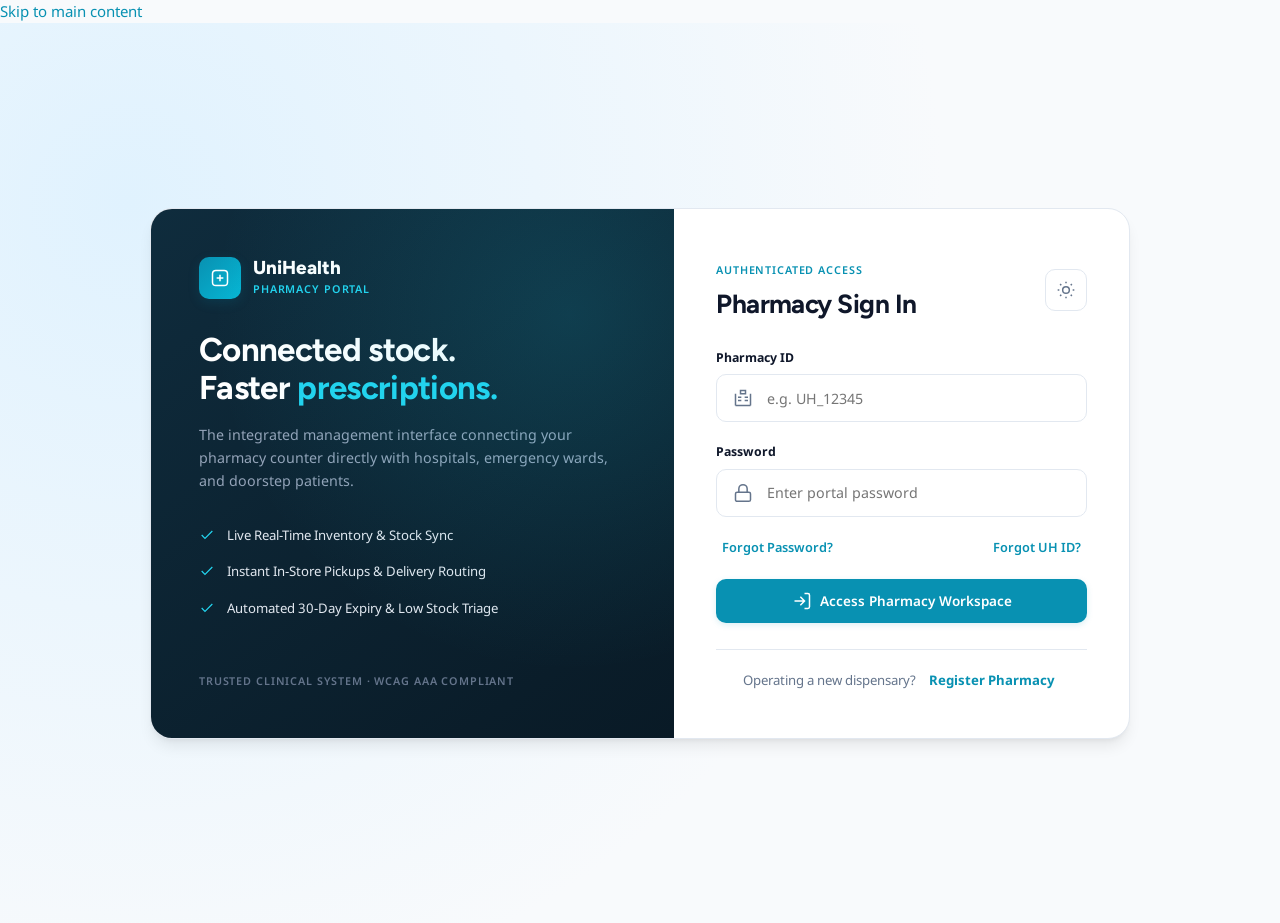
==== commit fa5d5ebe: "feat(a11y): add skip-to-content links and accessible landmark targets across all pages" ====
--- a/index.html
+++ b/index.html
@@ -9,6 +9,7 @@
   <link rel="icon" href="data:image/svg+xml,<svg xmlns='http://www.w3.org/2000/svg' viewBox='0 0 24 24' fill='%230891b2'><path d='M19 10.5V6a2 2 0 0 0-2-2H7a2 2 0 0 0-2 2v12a2 2 0 0 0 2 2h10a2 2 0 0 0 2-2v-4.5'/><path d='M10 12h4m-2-2v4'/></svg>">
 </head>
 <body>
+  <a class="skip-link" href="#main-content">Skip to main content</a>
 
   <!-- ==================== LOGIN VIEW ==================== -->
   <div id="login-view" class="auth-shell">
--- a/style.css
+++ b/style.css
@@ -1068,6 +1068,33 @@
   width: 100%;
   max-width: 560px;
   box-shadow: var(--shadow-lg);
+}
+
+/* Mobile Drawer Navigation & Overlay */
+.mobile-toggle-btn {
+  display: none;
+  width: 42px;
+  height: 42px;
+  border-radius: var(--radius-md);
+  border: 1px solid var(--border);
+  background: var(--surface);
+  color: var(--text-main);
+  align-items: center;
+  justify-content: center;
+  margin-right: 12px;
+}
+
+.sidebar-overlay {
+  display: none;
+  position: fixed;
+  inset: 0;
+  background: rgba(11, 17, 32, 0.5);
+  backdrop-filter: blur(2px);
+  z-index: 35;
+}
+
+.sidebar-overlay.active {
+  display: block;
 }
 
 /* Utilities & Display Helpers */
@@ -1085,6 +1112,9 @@
 
 /* Responsive Media Queries */
 @media (max-width: 992px) {
+  .mobile-toggle-btn {
+    display: inline-flex;
+  }
   .app-sidebar {
     transform: translateX(-100%);
     box-shadow: var(--shadow-lg);
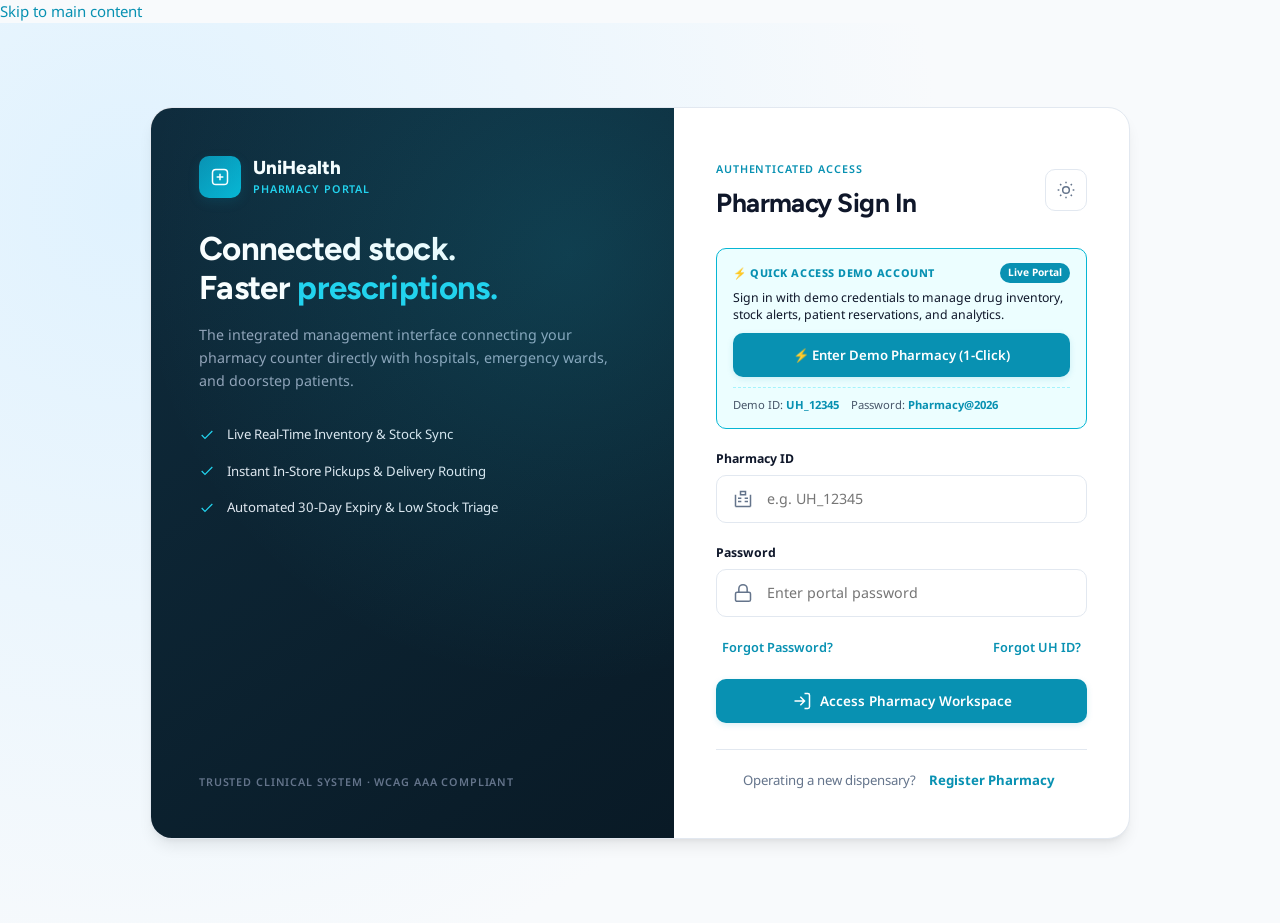
==== commit fb4c8338: "feat(auth): add 1-click demo account access and prefilled credentials" ====
--- a/index.html
+++ b/index.html
@@ -7,6 +7,11 @@
   <meta name="description" content="UniHealth Pharmacy Operations Portal for verified inventory, prescription reservations, alerts, and analytics.">
   <link rel="stylesheet" href="style.css">
   <link rel="icon" href="data:image/svg+xml,<svg xmlns='http://www.w3.org/2000/svg' viewBox='0 0 24 24' fill='%230891b2'><path d='M19 10.5V6a2 2 0 0 0-2-2H7a2 2 0 0 0-2 2v12a2 2 0 0 0 2 2h10a2 2 0 0 0 2-2v-4.5'/><path d='M10 12h4m-2-2v4'/></svg>">
+  <meta property="og:title" content="Index - UniHealth Pharmacy Management"/>
+  <meta property="og:description" content="Clinical inventory, medicine reservation tracking, and cold-chain compliance portal."/>
+  <meta property="og:type" content="website"/>
+  <meta name="theme-color" content="#0891b2"/>
+  <link rel="manifest" href="manifest.json"/>
 </head>
 <body>
   <a class="skip-link" href="#main-content">Skip to main content</a>
@@ -72,7 +77,25 @@
           </button>
         </div>
 
-        <form onsubmit="handleLogin(event); return false;">
+                <!-- Quick Demo Account Access -->
+        <div style="margin: 0 0 20px; padding: 14px 16px; border-radius: var(--radius-md, 12px); background: #ecfeff; border: 1.5px solid #06b6d4;">
+          <div style="display: flex; align-items: center; justify-content: space-between; margin-bottom: 6px;">
+            <span style="font-size: 0.72rem; font-weight: 800; letter-spacing: 0.05em; color: #0891b2; text-transform: uppercase;">⚡ Quick Access Demo Account</span>
+            <span style="font-size: 0.68rem; font-weight: 700; background: #0891b2; color: #fff; padding: 2px 8px; border-radius: 999px;">Live Portal</span>
+          </div>
+          <p style="margin: 0 0 10px; font-size: 0.82rem; color: #0f172a; line-height: 1.4;">
+            Sign in with demo credentials to manage drug inventory, stock alerts, patient reservations, and analytics.
+          </p>
+          <button type="button" class="btn-primary-custom" onclick="document.getElementById('loginId').value='UH_12345'; document.getElementById('loginPass').value='Pharmacy@2026'; handleLogin(event);" style="width: 100%; display: flex; align-items: center; justify-content: center; gap: 8px; padding: 11px 16px; font-size: 0.88rem;">
+            <span>⚡ Enter Demo Pharmacy (1-Click)</span>
+          </button>
+          <div style="font-size: 0.75rem; color: #475569; display: flex; flex-wrap: wrap; gap: 12px; margin-top: 10px; padding-top: 8px; border-top: 1px dashed #a5f3fc;">
+            <span>Demo ID: <strong style="color: #0891b2;">UH_12345</strong></span>
+            <span>Password: <strong style="color: #0891b2;">Pharmacy@2026</strong></span>
+          </div>
+        </div>
+
+<form onsubmit="handleLogin(event); return false;">
           <div class="form-field-group">
             <label class="form-label-custom" for="loginId">Pharmacy ID</label>
             <div class="form-input-box">
--- a/style.css
+++ b/style.css
@@ -738,6 +738,36 @@
 
 .stock-meter-bar.out {
   background: var(--danger);
+  box-shadow: 0 0 6px rgba(220, 38, 38, 0.4);
+}
+
+.stock-meter-bar.healthy {
+  background: linear-gradient(90deg, var(--primary) 0%, var(--success) 100%);
+}
+
+.badge-expiry {
+  display: inline-flex;
+  align-items: center;
+  gap: 4px;
+  font-size: 0.72rem;
+  font-weight: 700;
+  padding: 2px 8px;
+  border-radius: var(--radius-pill);
+  background: var(--warning-light);
+  color: var(--warning);
+  border: 1px solid var(--warning);
+}
+
+.badge-batch {
+  display: inline-flex;
+  align-items: center;
+  font-family: monospace;
+  font-size: 0.75rem;
+  padding: 2px 6px;
+  border-radius: 4px;
+  background: var(--surface-muted);
+  color: var(--text-muted);
+  border: 1px solid var(--border);
 }
 
 .med-meta-values {
@@ -1154,3 +1184,41 @@
     align-items: flex-start;
   }
 }
+
+/* ==========================================================================
+   Print Media Stylesheet for Clinical Dispensation Slips & Inventory Lists
+   ========================================================================== */
+@media print {
+  .app-sidebar,
+  .mobile-header,
+  .mobile-toggle-btn,
+  .sidebar-overlay,
+  .app-header-row .btn,
+  .inv-toolbar,
+  .modal-overlay,
+  .skip-link,
+  #notification-toast {
+    display: none !important;
+  }
+
+  body {
+    background: #ffffff !important;
+    color: #000000 !important;
+    font-size: 12pt;
+  }
+
+  .app-main {
+    margin-left: 0 !important;
+    padding: 0 !important;
+    width: 100% !important;
+  }
+
+  .app-card,
+  .med-card,
+  .res-card,
+  .table-responsive {
+    box-shadow: none !important;
+    border: 1px solid #d1d5db !important;
+    break-inside: avoid;
+  }
+}
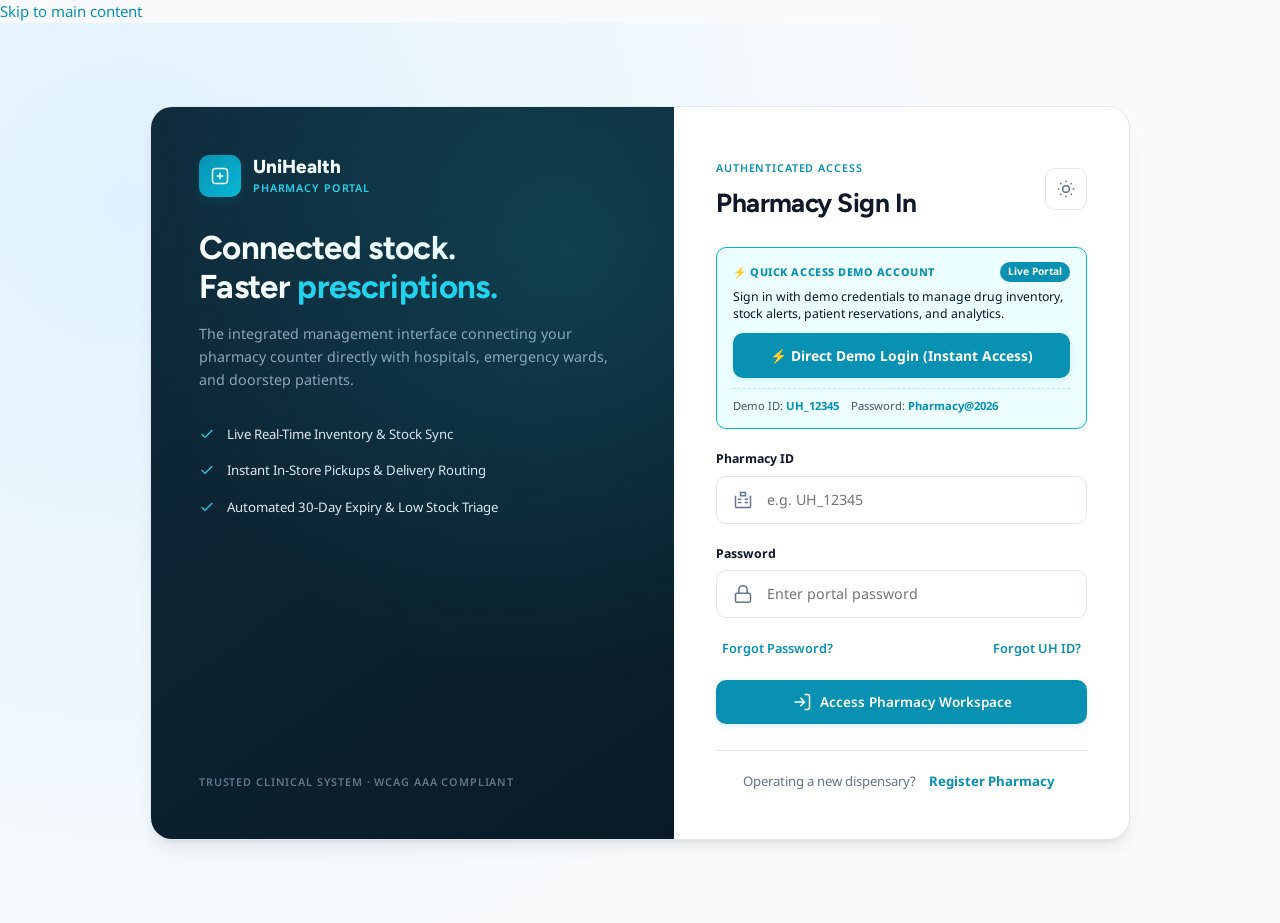
==== commit 05a9ace7: "ui(login): replace demo prefill button with direct instant-access anchor link" ====
--- a/index.html
+++ b/index.html
@@ -86,9 +86,7 @@
           <p style="margin: 0 0 10px; font-size: 0.82rem; color: #0f172a; line-height: 1.4;">
             Sign in with demo credentials to manage drug inventory, stock alerts, patient reservations, and analytics.
           </p>
-          <button type="button" class="btn-primary-custom" onclick="document.getElementById('loginId').value='UH_12345'; document.getElementById('loginPass').value='Pharmacy@2026'; handleLogin(event);" style="width: 100%; display: flex; align-items: center; justify-content: center; gap: 8px; padding: 11px 16px; font-size: 0.88rem;">
-            <span>⚡ Enter Demo Pharmacy (1-Click)</span>
-          </button>
+          <a href="dashboard.html?demo=true" onclick="localStorage.setItem('pharmacyId', 'UH_12345');" style="width: 100%; text-decoration: none; display: flex; align-items: center; justify-content: center; gap: 8px; padding: 12px 16px; font-size: 0.92rem; font-weight: 700;" class="btn-primary-custom"><span>⚡ Direct Demo Login (Instant Access)</span></a>
           <div style="font-size: 0.75rem; color: #475569; display: flex; flex-wrap: wrap; gap: 12px; margin-top: 10px; padding-top: 8px; border-top: 1px dashed #a5f3fc;">
             <span>Demo ID: <strong style="color: #0891b2;">UH_12345</strong></span>
             <span>Password: <strong style="color: #0891b2;">Pharmacy@2026</strong></span>
